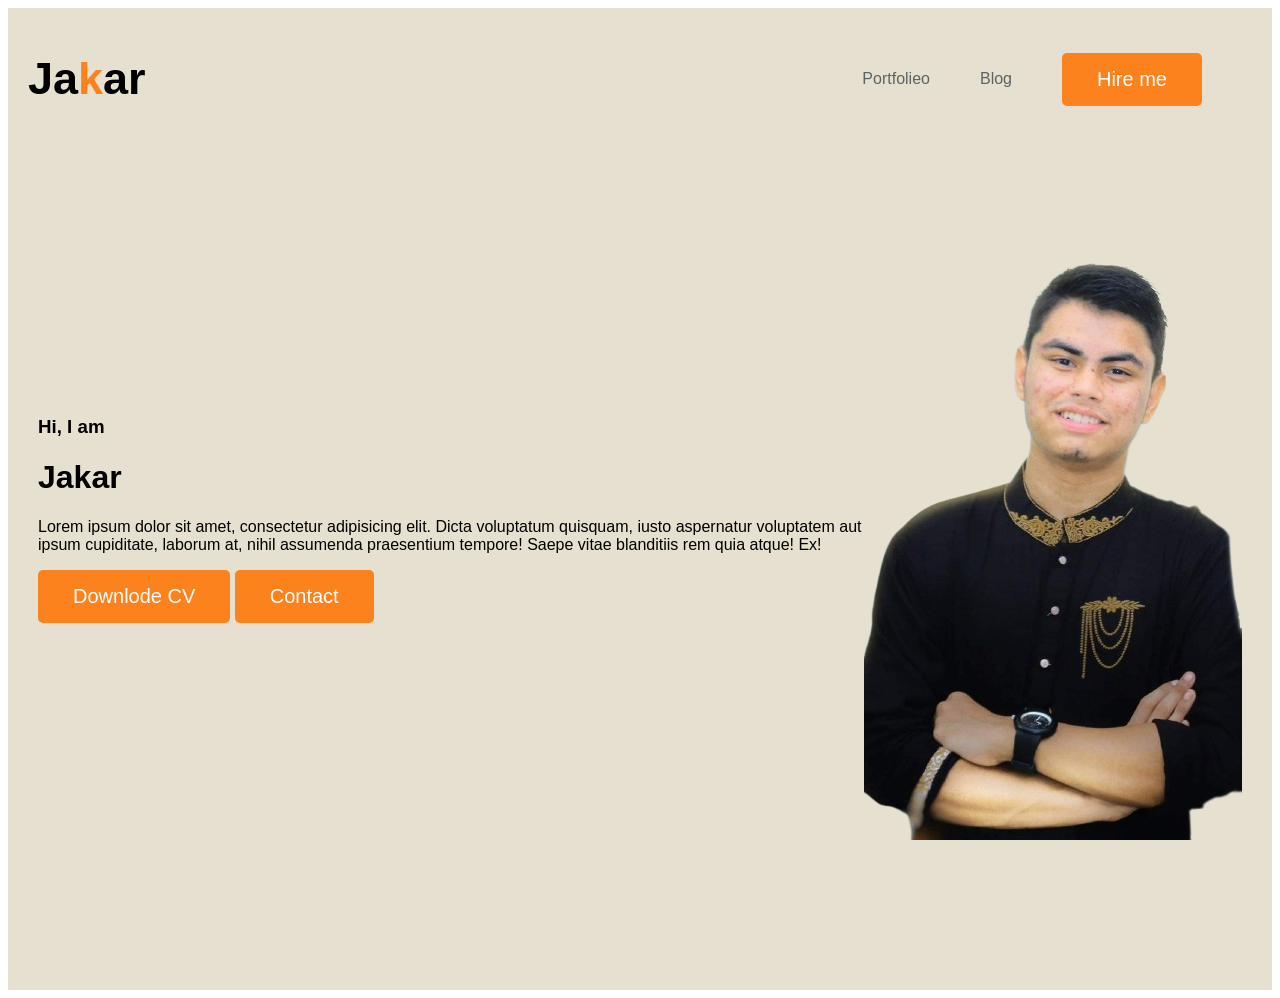
==== indox.html @ a5f11367 "amar protfolieo" ====
<!DOCTYPE html>
<html lang="en">
<head>
    <meta charset="UTF-8">
    <meta http-equiv="X-UA-Compatible" content="IE=edge">
    <meta name="viewport" content="width=device-width, initial-scale=1.0">
    <title>Document</title>
    <link rel="preconnect" href="https://fonts.googleapis.com">
<link rel="preconnect" href="https://fonts.gstatic.com" crossorigin>
<link href="https://fonts.googleapis.com/css2?family=Foldit:wght@100&display=swap" rel="stylesheet">
    <link rel="stylesheet" href="style.css">
</head>
<body>
 <header class="had">
<nav>
    <h3 class="nj">Ja<span class="sp">k</span>ar</h3>
    <ul>
        <li><a href="#">Portfolieo</a></li>
        <li><a href="#">Blog</a></li>
        <li><button class="btn">Hire me</button></li>
    </ul>
</nav>
<div class="banner">
    <div class="jak">
        <h3 class="ja1">Hi, I am</h3>
        <h1 class="ja2"> Jakar</h1>
        <p>Lorem ipsum dolor sit amet, consectetur adipisicing elit.
             Dicta voluptatum quisquam, iusto aspernatur voluptatem aut ipsum cupiditate, laborum at, nihil assumenda praesentium tempore! 
            Saepe vitae blanditiis rem quia atque! Ex!</p>
            <button class="btn">
                Downlode CV
            </button>
            <button class="btn">Contact</button>
    </div>
    <img class="profile" src="image/FB_IMG_1692554479714_1_-removebg-preview (2).png" alt="jakar">
</div>
 </header>
 <main>

 </main>
 <footer>

 </footer>
</body>
</html>
---- style.css ----
body{
    font-family: 'Lato', sans-serif;
}
nav{
    display: flex;
    justify-content: space-between;
    align-items: center;
    margin: 0 20px;
}
.nj{
    color:black;
    font-size: 45px;
    font-weight: 800px;

}
.sp{
    color: rgb(252, 130, 30);
}
nav > ul{
    display: flex;
    align-items: center;
   
}
nav li{
    list-style: none;
    margin-right: 50px;

}
nav a{
    text-decoration: none;
    color: rgb(91, 99, 99);
}
.btn{
    border-radius: 5px;
    background: rgb(252, 130, 30) ;
    border: 0;
    color: white;
    font-size: 20px;
    font-weight: 700px;
    padding: 15px 35px;
}
.had{
    background-color: rgb(229, 224, 207);
  
}
.banner{
    padding:30px 30px 150px;
    display: flex;
    align-items: center;
}
.banner .profile{
    width:500px;
}
.banner .jak{
    
}
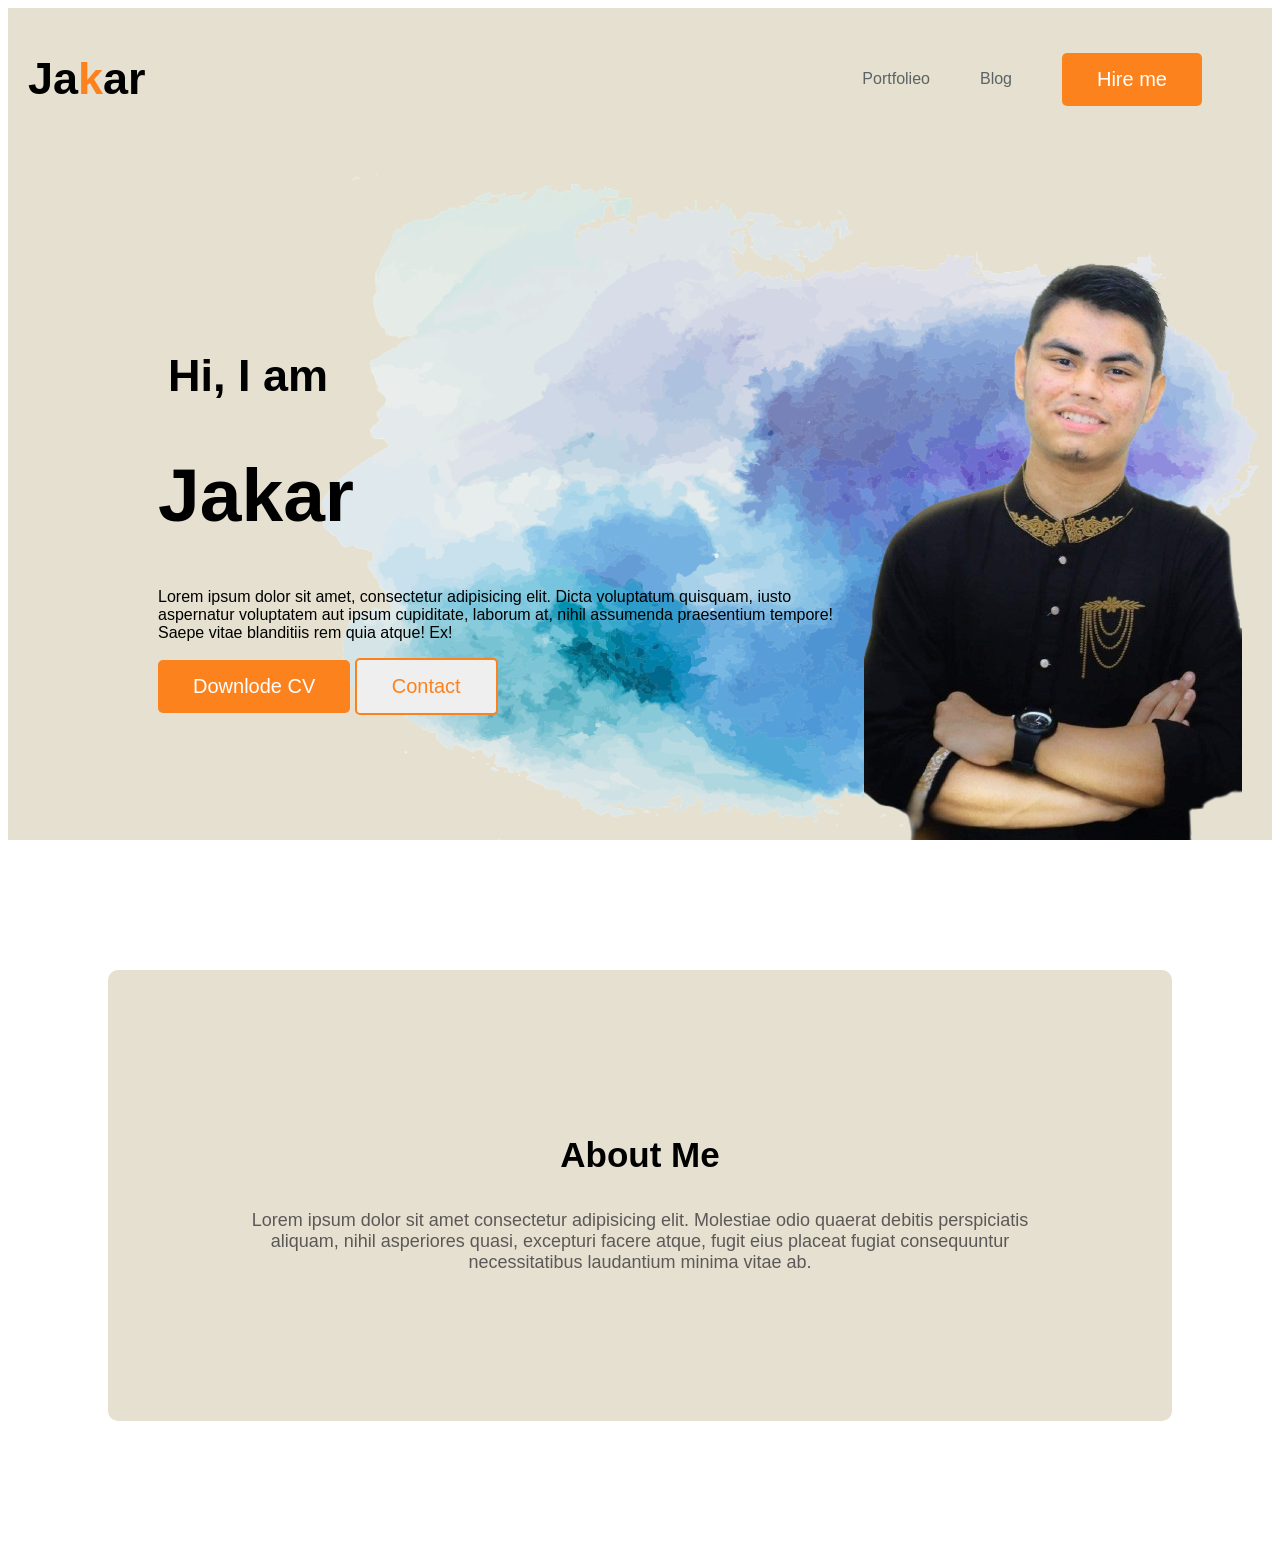
==== commit 1ddd54b9: "amar portfolieo" ====
--- a/indox.html
+++ b/indox.html
@@ -30,13 +30,18 @@
             <button class="btn">
                 Downlode CV
             </button>
-            <button class="btn">Contact</button>
+            <button class="btn1">Contact</button>
     </div>
     <img class="profile" src="image/FB_IMG_1692554479714_1_-removebg-preview (2).png" alt="jakar">
 </div>
  </header>
  <main>
-
+<section class="about">
+    <h3 class="section-title">About Me</h3>
+    <p class="prag">Lorem ipsum dolor sit amet consectetur adipisicing elit.
+         Molestiae odio quaerat debitis perspiciatis aliquam, nihil asperiores quasi, excepturi facere atque, fugit eius placeat
+         fugiat consequuntur necessitatibus laudantium minima vitae ab.</p>
+</section>
  </main>
  <footer>
 
--- a/style.css
+++ b/style.css
@@ -40,17 +40,58 @@
     padding: 15px 35px;
 }
 .had{
+    background-image: url('image/watercolor-4116932_1920.png');
+    background-repeat: no-repeat;
+    background-position: bottom right;
     background-color: rgb(229, 224, 207);
+    background-size: 950px;
   
 }
 .banner{
-    padding:30px 30px 150px;
+ 
+    padding:30px 30px 0px 150px;
     display: flex;
     align-items: center;
+    justify-content: space-between;
 }
 .banner .profile{
     width:500px;
 }
 .banner .jak{
-    
+
+}
+h1{
+    font-size: 75px;
+}
+.ja1{
+    font-size: 45px;
+    padding-left: 10px;
+}
+.btn1{
+    border: 2px solid  rgb(252, 130, 30);
+    border-radius: 5px;
+    padding: 15px 35px;
+    font-size: 20px;
+    color: rgb(252, 130, 30) ;
+}
+/*    hader end */
+.about{
+    margin: 130px 100px;
+    padding:130px;
+    background-color:rgb(229, 224, 207) ;
+    border-radius: 10px;
+
+}
+.section-title{
+    color: black;
+    text-align: center;
+    font-size: 35px;
+      font-weight: 700;
+  
+}
+.prag{
+    color:rgb(92, 88, 88);
+
+text-align: center;
+font-size: 18px;
 }
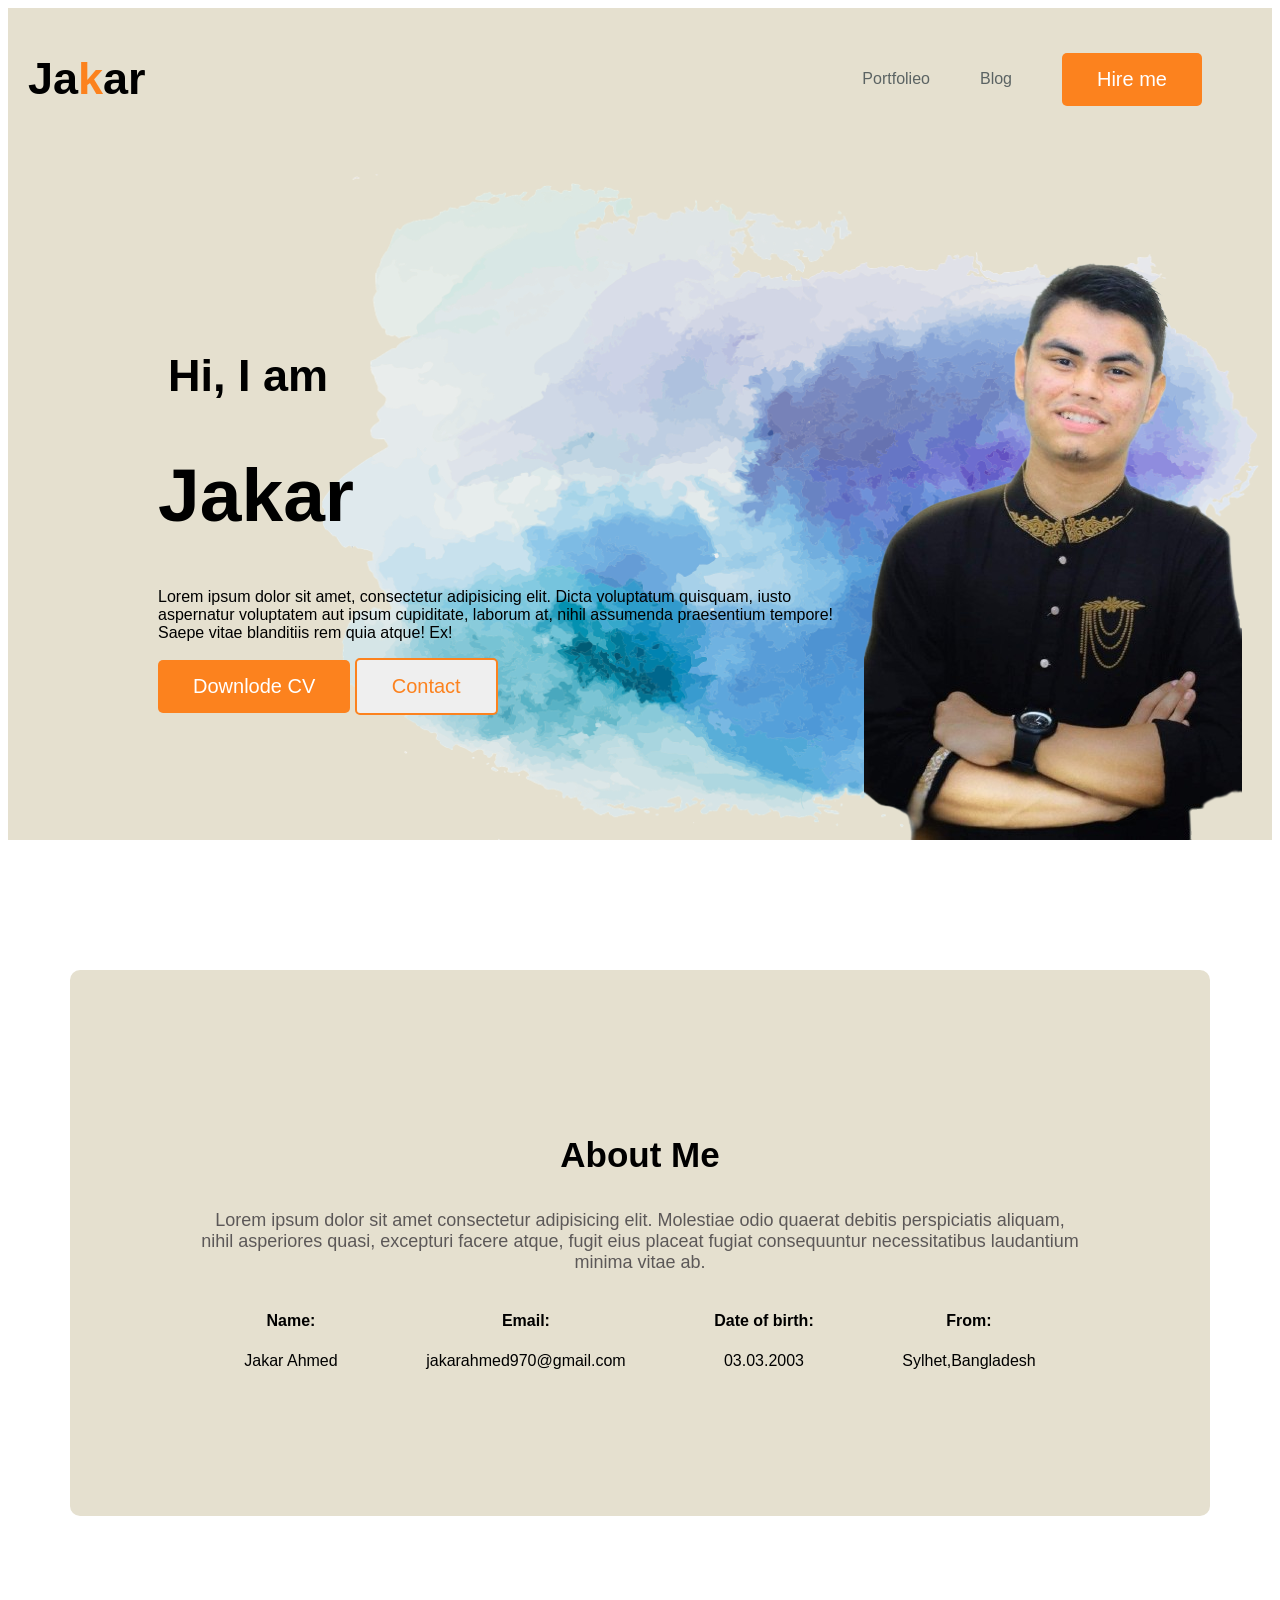
==== commit ee118994: "amar portfolieo" ====
--- a/indox.html
+++ b/indox.html
@@ -41,6 +41,26 @@
     <p class="prag">Lorem ipsum dolor sit amet consectetur adipisicing elit.
          Molestiae odio quaerat debitis perspiciatis aliquam, nihil asperiores quasi, excepturi facere atque, fugit eius placeat
          fugiat consequuntur necessitatibus laudantium minima vitae ab.</p>
+
+         <div class="info-con">
+<div class="about-info">
+    <h4 class="info-title">Name:</h4>
+    <p class="info-des">Jakar Ahmed</p>
+</div>
+<div class="about-info">
+    <h4 class="info-title">Email:</h4>
+    <p class="info-des">jakarahmed970@gmail.com</p>
+</div>
+<div class="about-info">
+    <h4 class="info-title">Date of birth:</h4>
+    <p class="info-des">03.03.2003</p>
+</div>
+<div class="about-info">
+    <h4 class="info-title">From:</h4>
+    <p class="info-des">Sylhet,Bangladesh</p>
+</div>
+
+         </div>
 </section>
  </main>
  <footer>
--- a/style.css
+++ b/style.css
@@ -75,8 +75,13 @@
     color: rgb(252, 130, 30) ;
 }
 /*    hader end */
+main{
+    width: 1140px;
+    margin: 0px auto;
+}
 .about{
-    margin: 130px 100px;
+    margin: 130px 0;
+  
     padding:130px;
     background-color:rgb(229, 224, 207) ;
     border-radius: 10px;
@@ -94,4 +99,11 @@
 
 text-align: center;
 font-size: 18px;
+}
+.info-con{
+    display: flex;
+    justify-content: space-around;
+}
+.about-info{
+    text-align: center;
 }
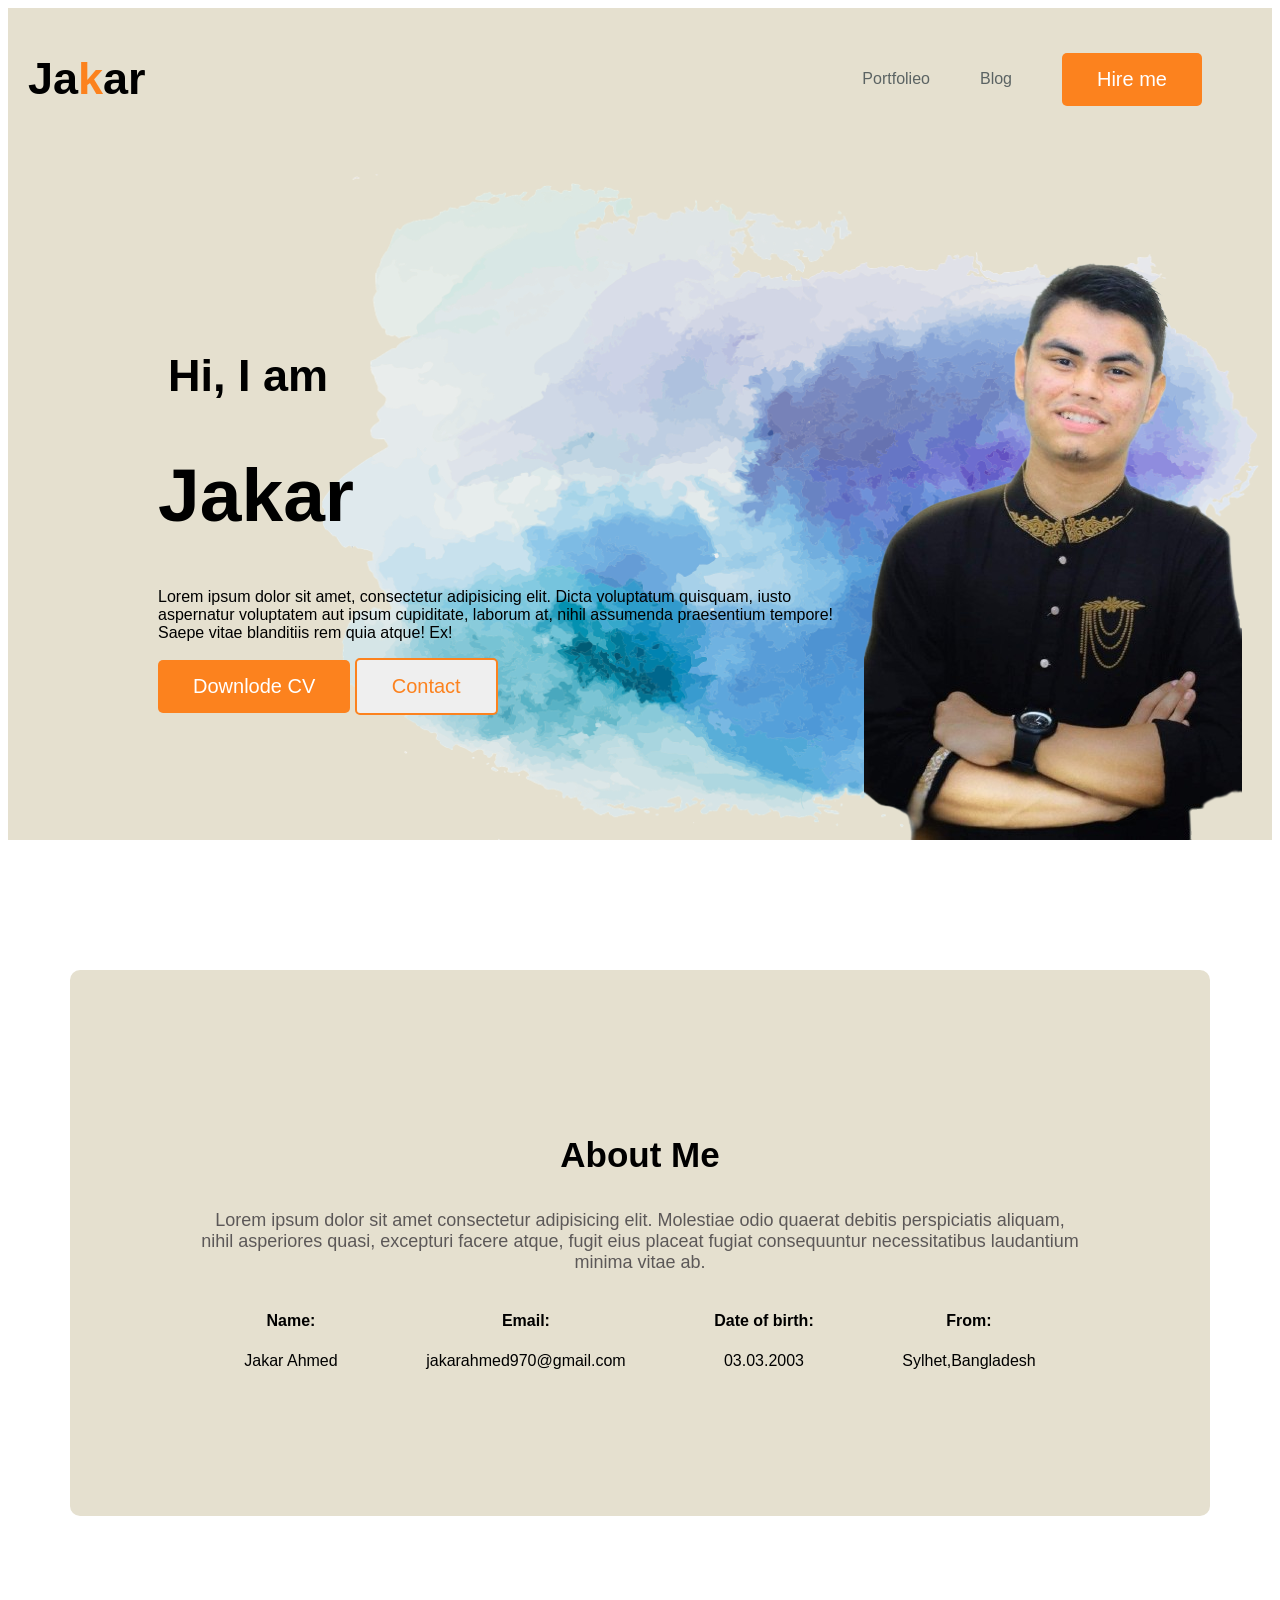
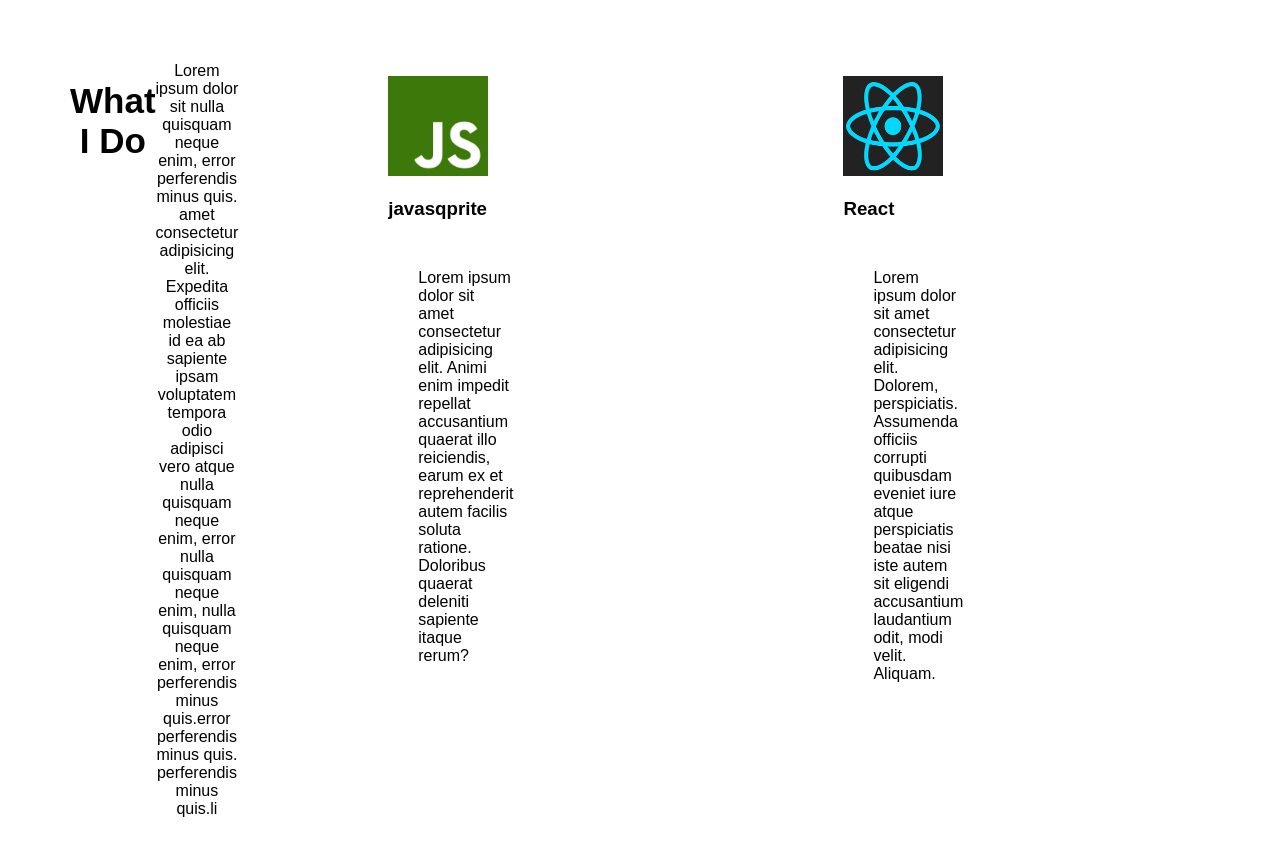
==== commit 7c4f0b2c: "amar protfolieo" ====
--- a/indox.html
+++ b/indox.html
@@ -62,6 +62,42 @@
 
          </div>
 </section>
+<section>
+    <div class="sl">
+    <h3 class="section-title">What I Do</h3>
+    <p class="des">Lorem ipsum dolor sit nulla quisquam neque enim,
+         error perferendis minus quis. amet consectetur adipisicing elit. Expedita officiis molestiae id ea ab sapiente ipsam voluptatem tempora odio adipisci vero atque
+         nulla quisquam neque enim, error nulla quisquam neque enim,
+          nulla quisquam neque enim, error perferendis minus quis.error
+           perferendis minus quis. perferendis minus quis.li</p>
+
+           <div class="skill">
+            <img src="image/javascript-736401_1920.png" alt="">
+            <h3 class="skillar-title">javasqprite</h3>
+            <p class="despriction">Lorem ipsum dolor sit amet consectetur
+                 adipisicing elit. Animi enim impedit repellat accusantium quaerat illo reiciendis, earum ex et reprehenderit autem facilis soluta ratione.
+                 Doloribus quaerat deleniti sapiente itaque rerum?</p>
+           </div>
+           <div class="skill">
+            <img src="image/download.png" alt="">
+            <h3 class="skillar-title">React</h3>
+            <p class="despriction">Lorem ipsum dolor sit amet consectetur adipisicing elit. Dolorem, perspiciatis. Assumenda officiis corrupti quibusdam eveniet iure atque perspiciatis beatae nisi iste autem sit 
+                eligendi accusantium laudantium odit, modi velit. Aliquam.</p>
+           </div>
+           <div class="skill">
+            <img src="image/node-js-736399_1920.png" alt="">
+            <h3 class="skillar-title">Node.Js</h3>
+            <p class="despriction">Lorem ipsum dolor sit amet consectetur adipisicing elit. Quam quis voluptatibus atque, veritatis veniam nihil magnam saepe, officiis at nobis inventore explicabo libero fugit
+                 reprehenderit dolor, necessitatibus dolore quidem quasi.</p>
+           </div>
+           <div class="skill">
+            <img src="image/download.jpg" alt="">
+            <h3 class="skillar-title">MongoDB</h3>
+            <p class="despriction">Lorem ipsum dolor sit amet consectetur, adipisicing elit. Harum sed voluptatem nam amet blanditiis, sapiente, recusandae, quos doloribus unde architecto tempore? Expedita dignissimos at, possimus ullam 
+                iusto quaerat. Corporis, unde!</p>
+           </div>
+        </div>
+</section>
  </main>
  <footer>
 
--- a/style.css
+++ b/style.css
@@ -106,4 +106,23 @@
 }
 .about-info{
     text-align: center;
+}
+.des{
+    text-align: center;
+}
+/*skill*/
+.skill{
+  
+    padding: 30px 150px;
+}
+.skill img{
+    width: 100px;
+    height: 100px;
+}
+.despriction{
+    padding: 30px;
+
+}
+.sl{
+    display: flex;
 }
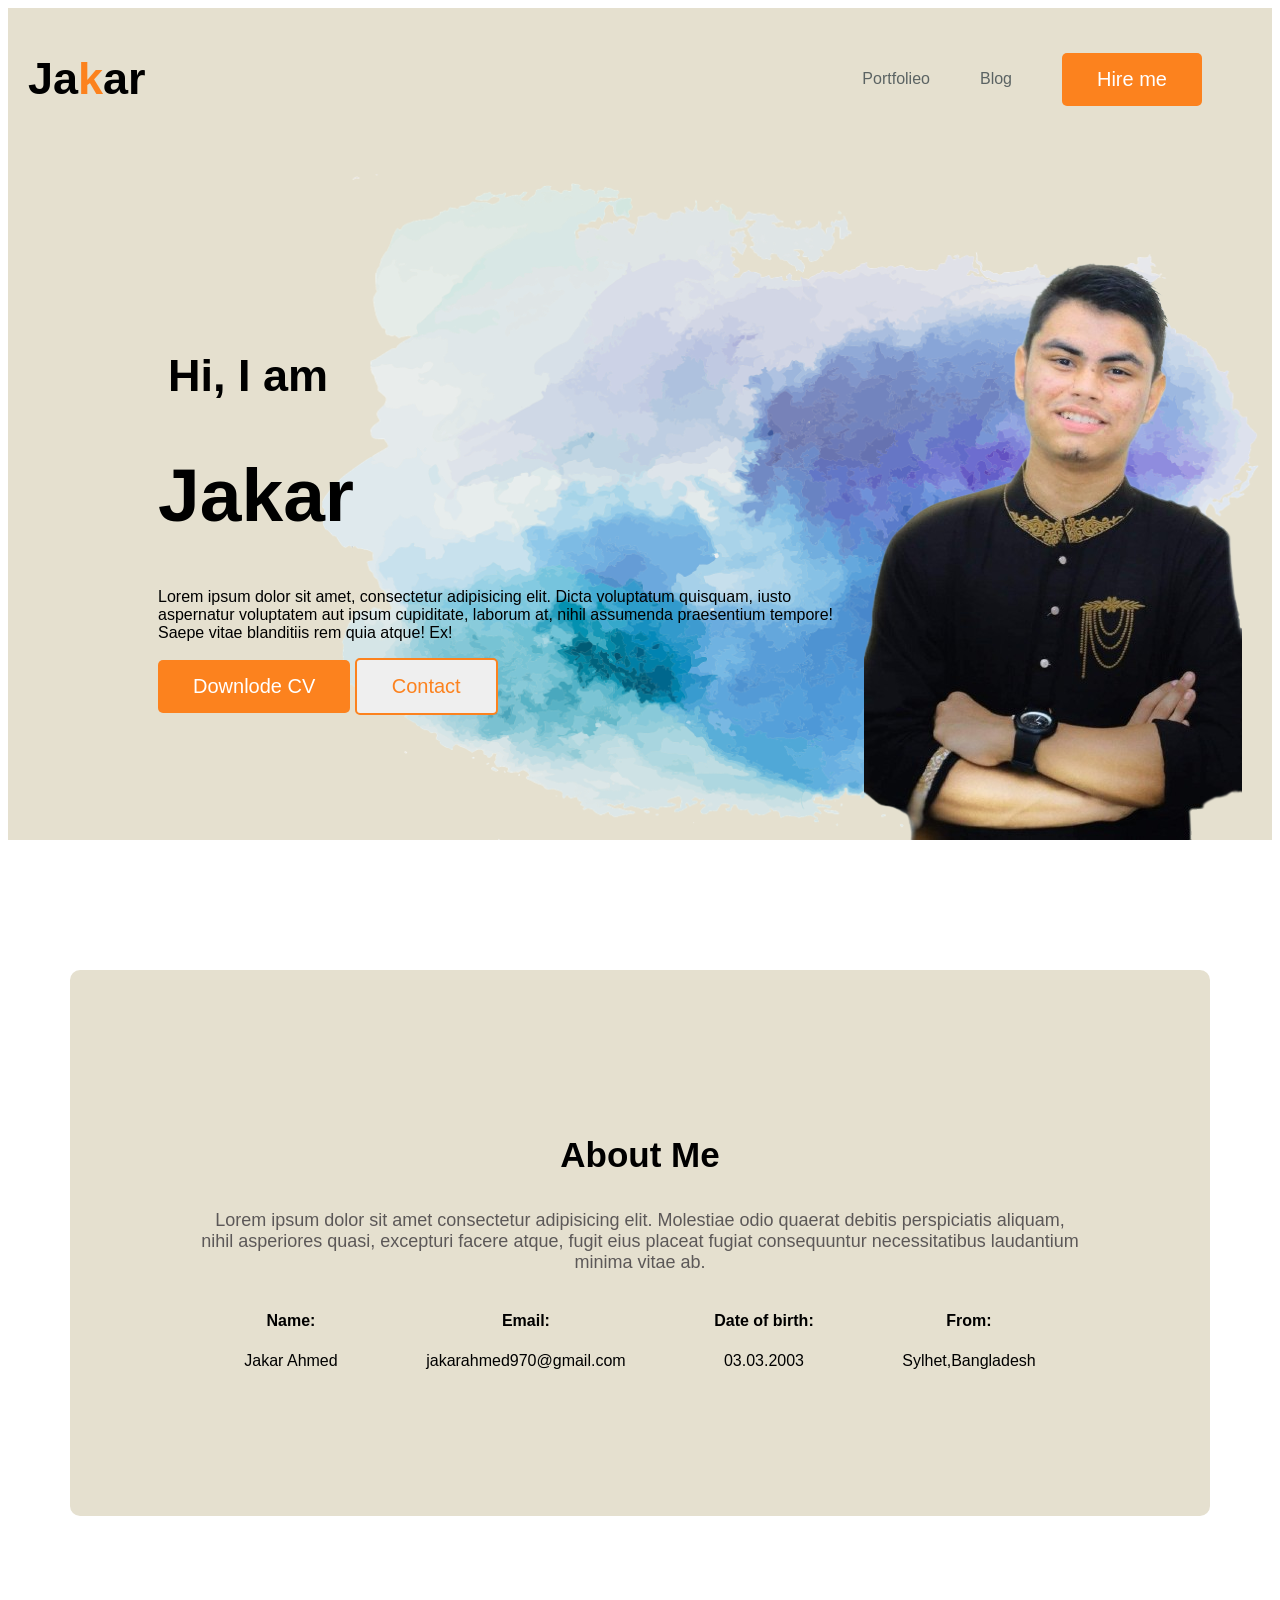
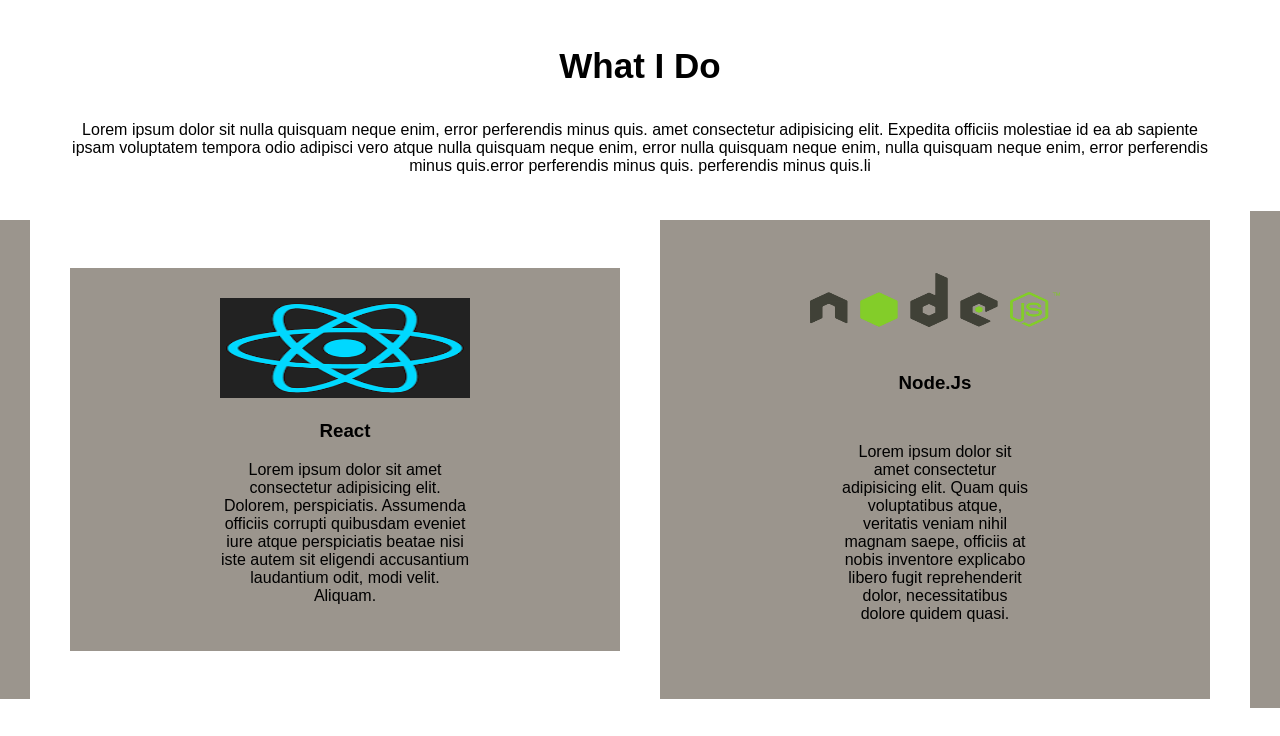
==== commit 350ad86c: "amar podtfolieo" ====
--- a/indox.html
+++ b/indox.html
@@ -63,7 +63,7 @@
          </div>
 </section>
 <section>
-    <div class="sl">
+    
     <h3 class="section-title">What I Do</h3>
     <p class="des">Lorem ipsum dolor sit nulla quisquam neque enim,
          error perferendis minus quis. amet consectetur adipisicing elit. Expedita officiis molestiae id ea ab sapiente ipsam voluptatem tempora odio adipisci vero atque
@@ -71,32 +71,35 @@
           nulla quisquam neque enim, error perferendis minus quis.error
            perferendis minus quis. perferendis minus quis.li</p>
 
+
+           <div class="ama">
            <div class="skill">
-            <img src="image/javascript-736401_1920.png" alt="">
+            <img class="jav" src="image/javascript-736401_1920.png" alt="">
             <h3 class="skillar-title">javasqprite</h3>
             <p class="despriction">Lorem ipsum dolor sit amet consectetur
                  adipisicing elit. Animi enim impedit repellat accusantium quaerat illo reiciendis, earum ex et reprehenderit autem facilis soluta ratione.
                  Doloribus quaerat deleniti sapiente itaque rerum?</p>
            </div>
            <div class="skill">
-            <img src="image/download.png" alt="">
+            <img class="jav" src="image/download.png" alt="">
             <h3 class="skillar-title">React</h3>
-            <p class="despriction">Lorem ipsum dolor sit amet consectetur adipisicing elit. Dolorem, perspiciatis. Assumenda officiis corrupti quibusdam eveniet iure atque perspiciatis beatae nisi iste autem sit 
+            <p class="despric">Lorem ipsum dolor sit amet consectetur adipisicing elit. Dolorem, perspiciatis. Assumenda officiis corrupti quibusdam eveniet iure atque perspiciatis beatae nisi iste autem sit 
                 eligendi accusantium laudantium odit, modi velit. Aliquam.</p>
            </div>
            <div class="skill">
-            <img src="image/node-js-736399_1920.png" alt="">
+            <img class="jav" src="image/node-js-736399_1920.png" alt="">
             <h3 class="skillar-title">Node.Js</h3>
             <p class="despriction">Lorem ipsum dolor sit amet consectetur adipisicing elit. Quam quis voluptatibus atque, veritatis veniam nihil magnam saepe, officiis at nobis inventore explicabo libero fugit
                  reprehenderit dolor, necessitatibus dolore quidem quasi.</p>
            </div>
            <div class="skill">
-            <img src="image/download.jpg" alt="">
+            <img class="jav"src="image/download.jpg" alt="">
             <h3 class="skillar-title">MongoDB</h3>
             <p class="despriction">Lorem ipsum dolor sit amet consectetur, adipisicing elit. Harum sed voluptatem nam amet blanditiis, sapiente, recusandae, quos doloribus unde architecto tempore? Expedita dignissimos at, possimus ullam 
                 iusto quaerat. Corporis, unde!</p>
            </div>
         </div>
+        
 </section>
  </main>
  <footer>
--- a/style.css
+++ b/style.css
@@ -112,17 +112,38 @@
 }
 /*skill*/
 .skill{
+    justify-content:center;
+    margin: auto;
+    align-items: center;
   
     padding: 30px 150px;
 }
-.skill img{
-    width: 100px;
+.jav
+{
+    margin: auto;
+    width:250px;
     height: 100px;
 }
 .despriction{
     padding: 30px;
 
 }
-.sl{
+.ama{
+    margin: auto;
+  justify-content: center;
     display: flex;
+    align-items: center;
+   
+  
+}
+.skill{
+
+    margin: 20px;
+    text-align: center;
+    background-color: rgb(155, 149, 141);
+  
+}
+.ama p{
+    
+    justify-content: center;
 }
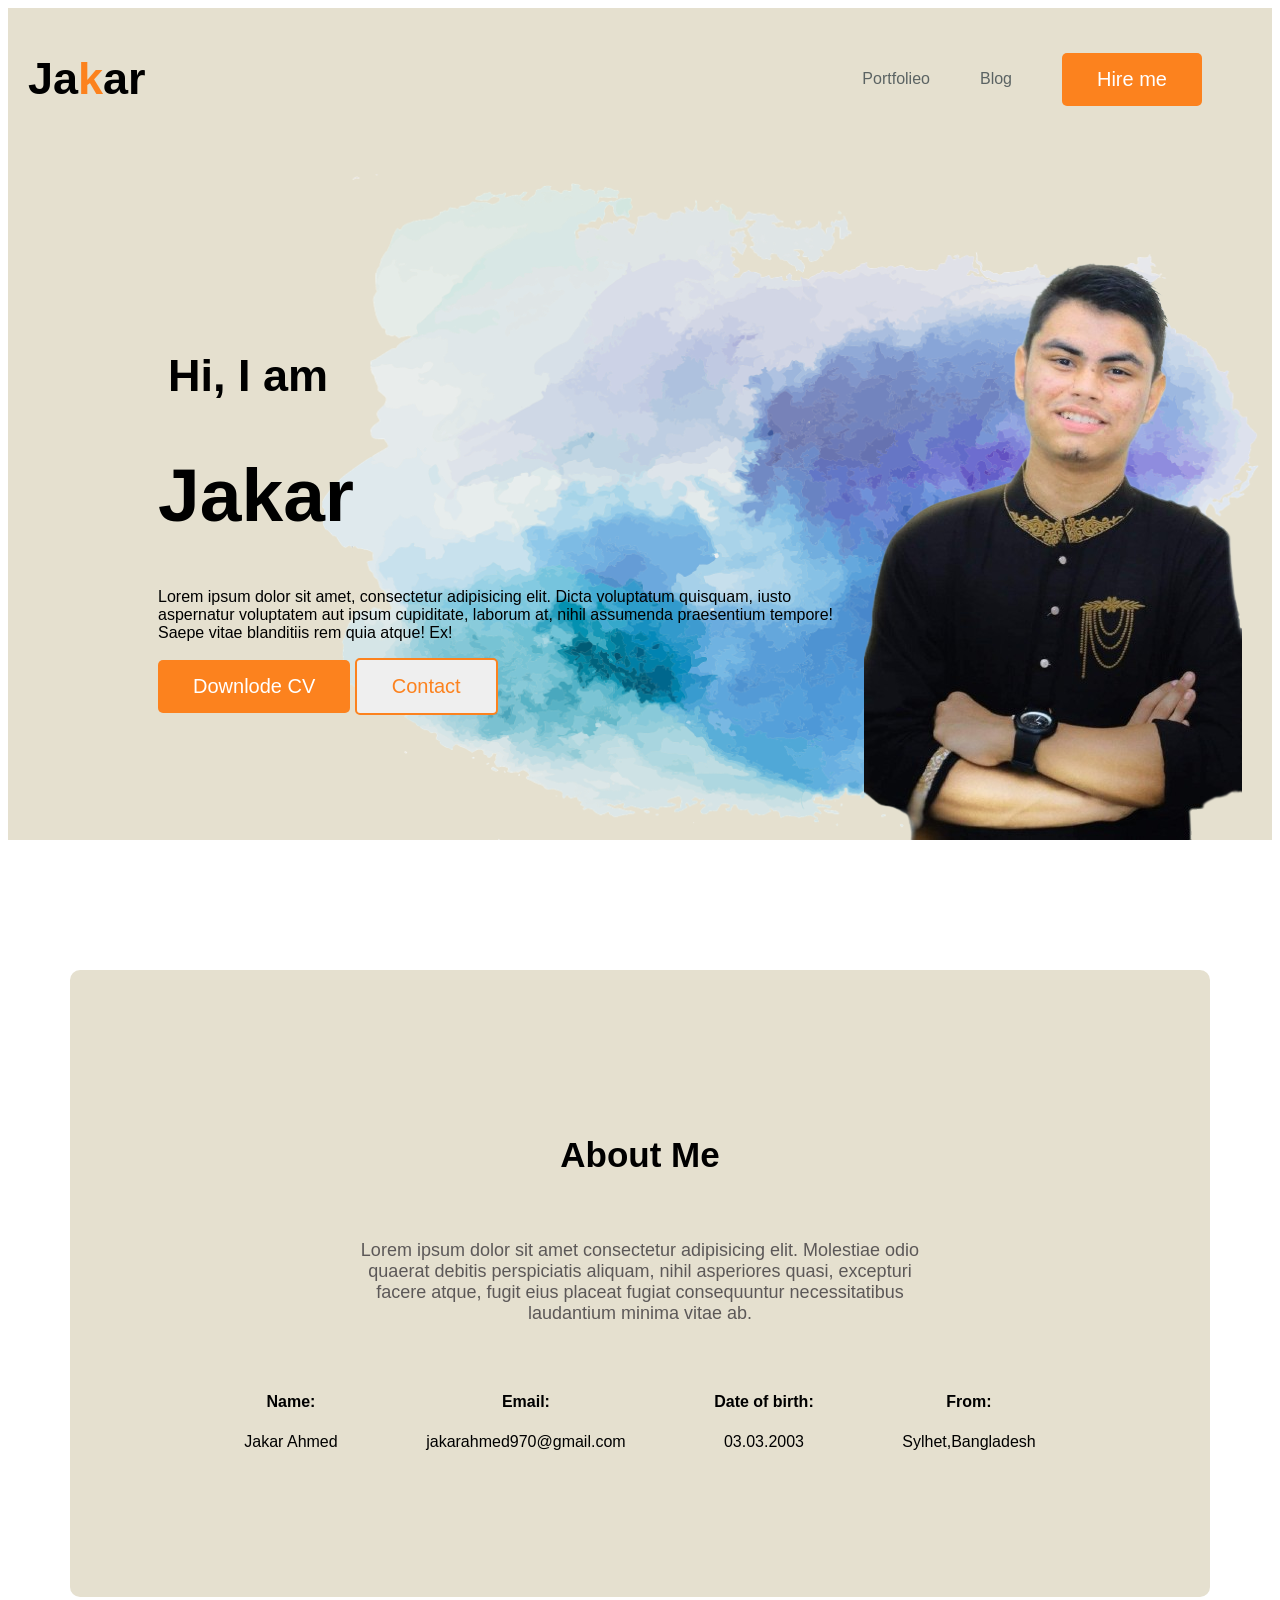
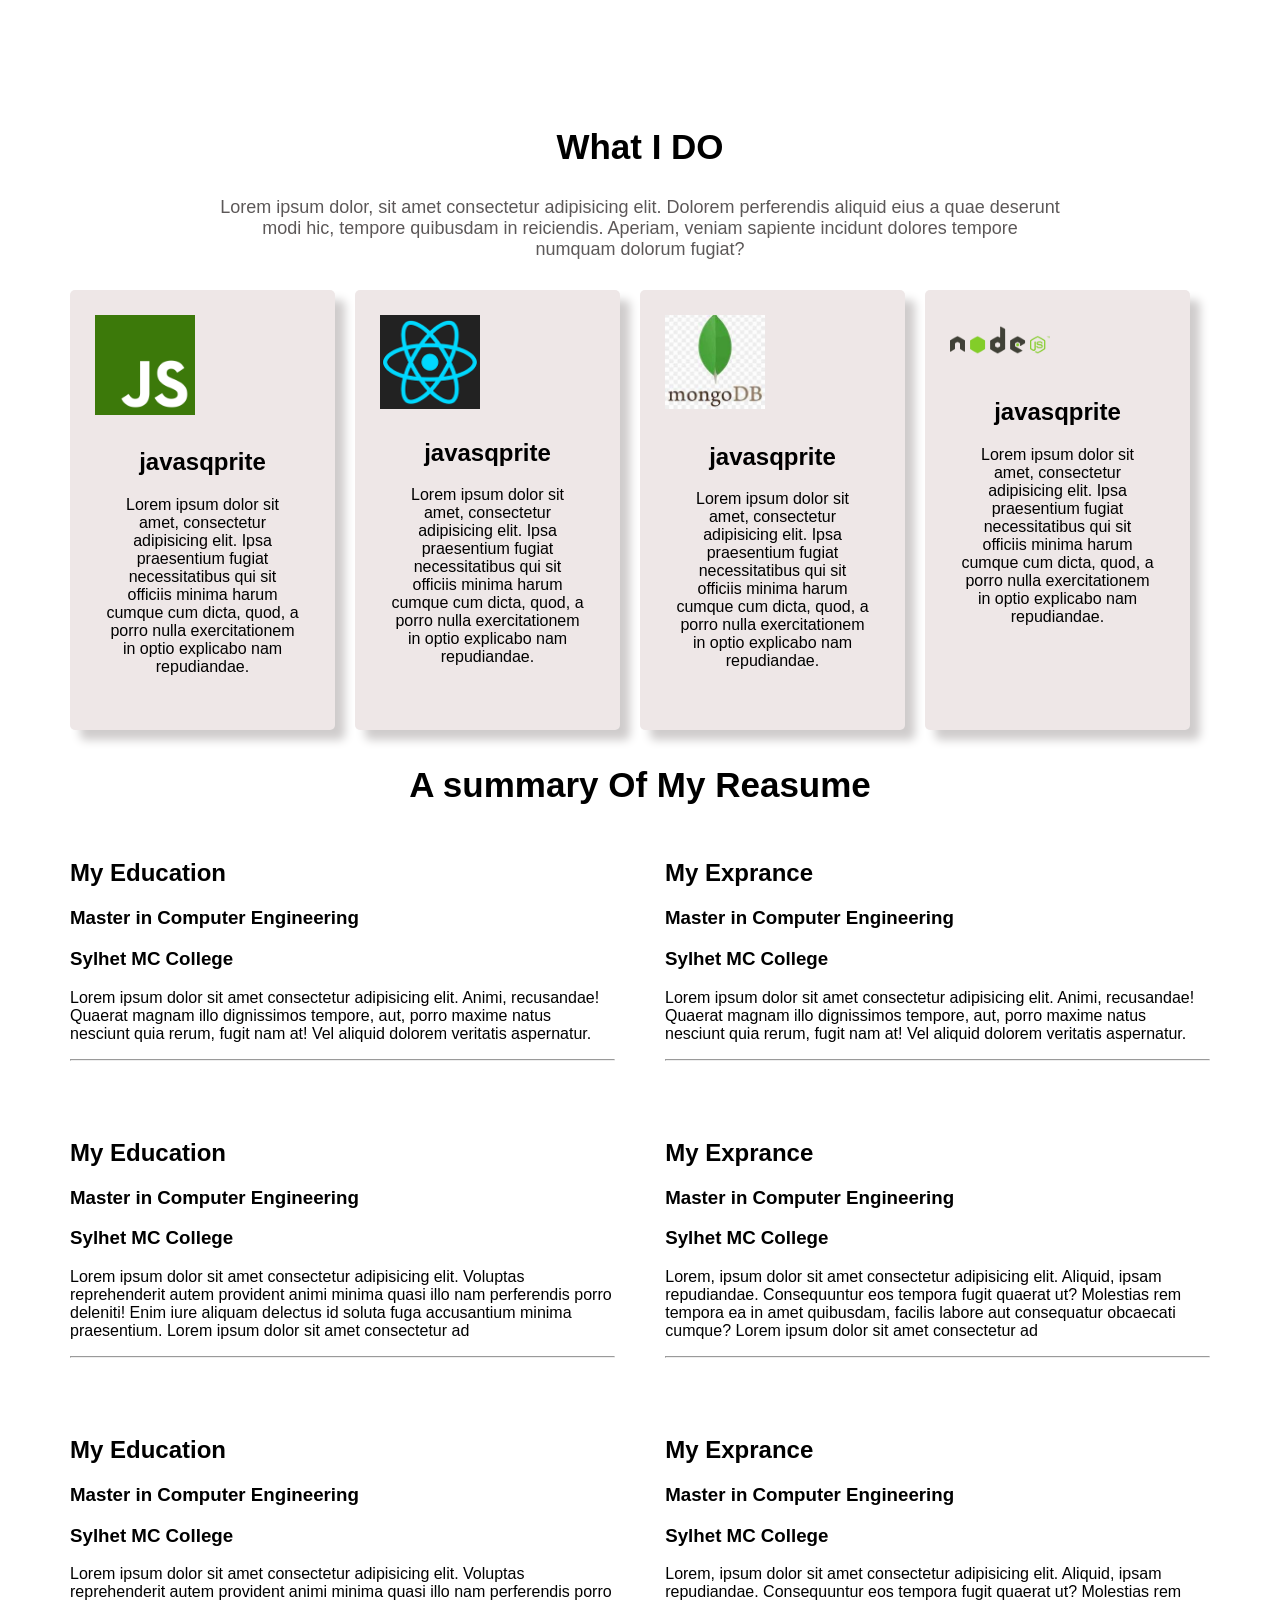
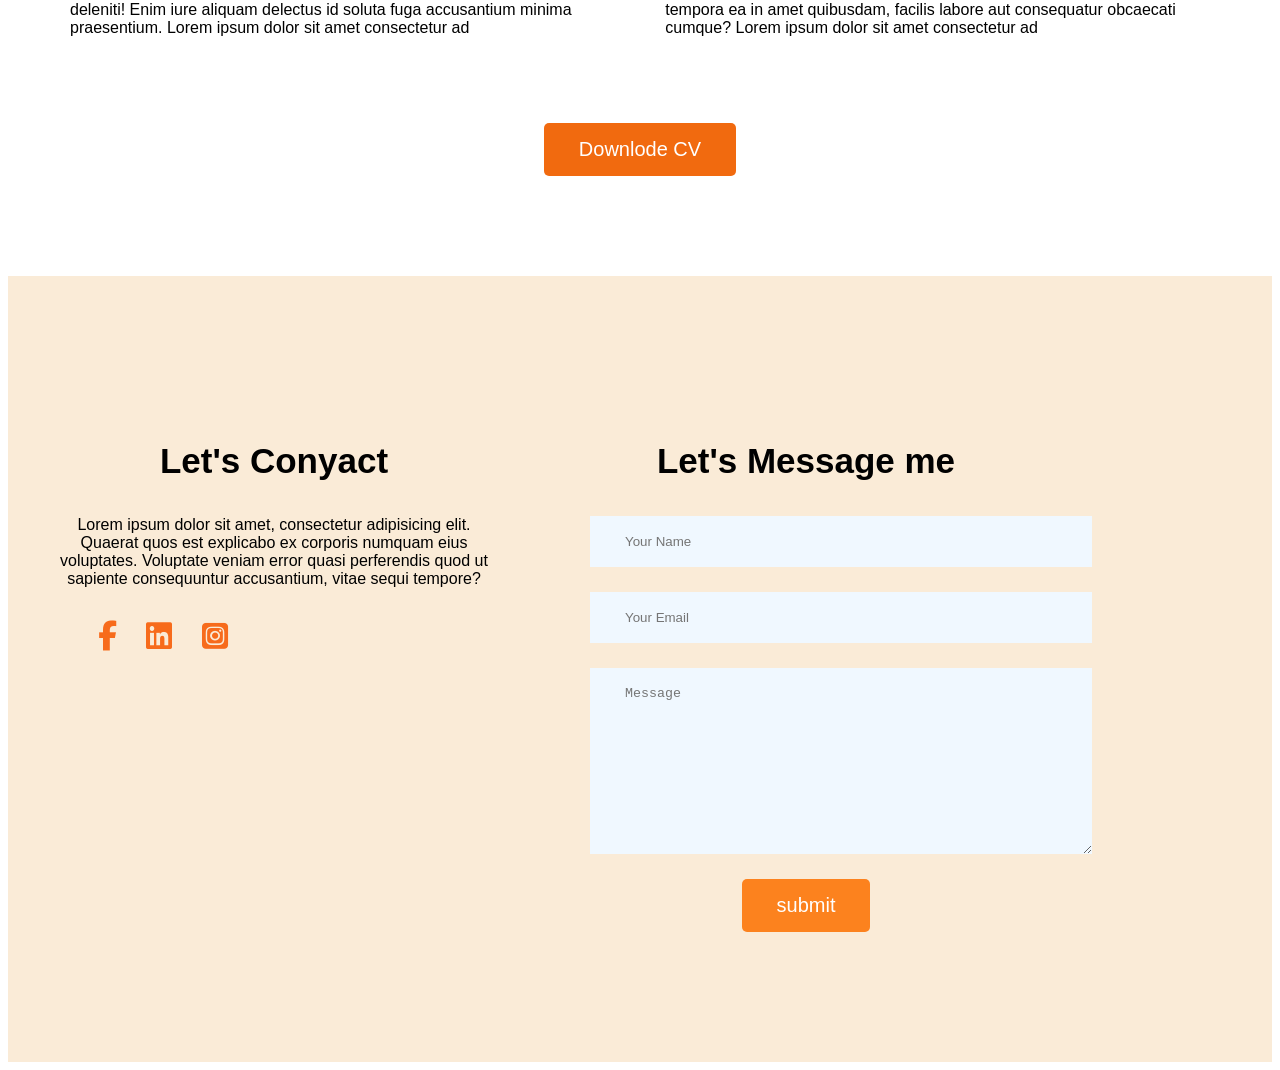
==== commit fedd7e28: "amar portfolieo" ====
--- a/indox.html
+++ b/indox.html
@@ -9,6 +9,7 @@
 <link rel="preconnect" href="https://fonts.gstatic.com" crossorigin>
 <link href="https://fonts.googleapis.com/css2?family=Foldit:wght@100&display=swap" rel="stylesheet">
     <link rel="stylesheet" href="style.css">
+    <link rel="stylesheet" href="https://cdnjs.cloudflare.com/ajax/libs/font-awesome/6.5.1/css/all.min.css" integrity="sha512-DTOQO9RWCH3ppGqcWaEA1BIZOC6xxalwEsw9c2QQeAIftl+Vegovlnee1c9QX4TctnWMn13TZye+giMm8e2LwA==" crossorigin="anonymous" referrerpolicy="no-referrer" />
 </head>
 <body>
  <header class="had">
@@ -62,48 +63,303 @@
 
          </div>
 </section>
+
+
+
+
 <section>
+    <div class="section-title">What I DO</div>
+    <div class="prag">  Lorem ipsum dolor, sit amet consectetur adipisicing elit. Dolorem perferendis aliquid eius a quae deserunt modi hic, tempore quibusdam in reiciendis. Aperiam, veniam sapiente incidunt dolores tempore numquam dolorum fugiat?       </div>
+
+<div class="main-con">
+    <div class="contai">
+        <img width="100px" src="image/javascript-736401_1920.png" alt="">
+        <div class="content">
+            <h2>javasqprite</h2>
+            <p>Lorem ipsum dolor sit amet, consectetur 
+                adipisicing elit. Ipsa praesentium fugiat
+                 necessitatibus qui sit officiis minima harum cumque
+                  cum dicta, quod,
+                 a porro nulla exercitationem in
+                  optio explicabo nam repudiandae.</p>
+        </div>
+    </div>
+    <div class="contai">
+        <img class="amar-img" width="100px" src="image/download.png" alt="">
+        <div class="content">
+            <h2>javasqprite</h2>
+            <p>Lorem ipsum dolor sit amet, consectetur 
+                adipisicing elit. Ipsa praesentium fugiat
+                 necessitatibus qui sit officiis minima harum cumque
+                  cum dicta, quod,
+                 a porro nulla exercitationem in
+                  optio explicabo nam repudiandae.</p>
+        </div>
+    </div>
+    <div class="contai">
+        <img width="100px" src="image/download.jpg" alt="">
+        <div class="content">
+            <h2>javasqprite</h2>
+            <p>Lorem ipsum dolor sit amet, consectetur 
+                adipisicing elit. Ipsa praesentium fugiat
+                 necessitatibus qui sit officiis minima harum cumque
+                  cum dicta, quod,
+                 a porro nulla exercitationem in
+                  optio explicabo nam repudiandae.</p>
+        </div>
+    </div>
+    <div class="contai">
+        <img width="100px" src="image/node-js-736399_1920.png" alt="">
+        <div class="content">
+            <h2>javasqprite</h2>
+            <p>Lorem ipsum dolor sit amet, consectetur 
+                adipisicing elit. Ipsa praesentium fugiat
+                 necessitatibus qui sit officiis minima harum cumque
+                  cum dicta, quod,
+                 a porro nulla exercitationem in
+                  optio explicabo nam repudiandae.</p>
+        </div>
+    </div>
+</div>    
+</section>
+
+<section>
+    <h3 class="section-title">A summary Of My Reasume</h3>
+    <div class="resume-container">
+        <div class="resume-colume">
+            <h2 class="resume-colume-title">
+                My Education
+            </h2>
+            <div class="resume-item">
+                <h3 class="resume-item-title">
+                    Master in Computer Engineering
+                </h3>
+                <h3 class="resume-item-institute">Sylhet MC College</h3>
+
+            
+                <p class="resume-item-description">Lorem ipsum dolor sit amet consectetur adipisicing elit. Animi, recusandae! Quaerat magnam illo dignissimos tempore, aut, porro maxime natus nesciunt quia rerum, fugit nam at! Vel aliquid dolorem veritatis aspernatur.</p>
+            
+                 </div>
+<hr>
+
+
+
+        </div>
+        <div class="resume-colume">
+            <h2 class="resume-colume-title">
+                My Exprance
+            </h2>
+            <div class="resume-item">
+                <h3 class="resume-item-title">
+                    Master in Computer Engineering
+                </h3>
+                <h3 class="resume-item-institute">Sylhet MC College</h3>
+                <p class="resume-item-description">Lorem ipsum dolor sit amet consectetur adipisicing elit. Animi, recusandae! Quaerat magnam illo dignissimos tempore, aut, porro maxime natus nesciunt quia rerum, fugit nam at! Vel aliquid dolorem veritatis aspernatur.</p>
+        <hr>
+        
+                                                                                                            
+            </div>
+
+
+
+
+     
+
+
+        
+
+
+ </div>
+
+ 
+
+
+
+
+
+
     
-    <h3 class="section-title">What I Do</h3>
-    <p class="des">Lorem ipsum dolor sit nulla quisquam neque enim,
-         error perferendis minus quis. amet consectetur adipisicing elit. Expedita officiis molestiae id ea ab sapiente ipsam voluptatem tempora odio adipisci vero atque
-         nulla quisquam neque enim, error nulla quisquam neque enim,
-          nulla quisquam neque enim, error perferendis minus quis.error
-           perferendis minus quis. perferendis minus quis.li</p>
-
-
-           <div class="ama">
-           <div class="skill">
-            <img class="jav" src="image/javascript-736401_1920.png" alt="">
-            <h3 class="skillar-title">javasqprite</h3>
-            <p class="despriction">Lorem ipsum dolor sit amet consectetur
-                 adipisicing elit. Animi enim impedit repellat accusantium quaerat illo reiciendis, earum ex et reprehenderit autem facilis soluta ratione.
-                 Doloribus quaerat deleniti sapiente itaque rerum?</p>
-           </div>
-           <div class="skill">
-            <img class="jav" src="image/download.png" alt="">
-            <h3 class="skillar-title">React</h3>
-            <p class="despric">Lorem ipsum dolor sit amet consectetur adipisicing elit. Dolorem, perspiciatis. Assumenda officiis corrupti quibusdam eveniet iure atque perspiciatis beatae nisi iste autem sit 
-                eligendi accusantium laudantium odit, modi velit. Aliquam.</p>
-           </div>
-           <div class="skill">
-            <img class="jav" src="image/node-js-736399_1920.png" alt="">
-            <h3 class="skillar-title">Node.Js</h3>
-            <p class="despriction">Lorem ipsum dolor sit amet consectetur adipisicing elit. Quam quis voluptatibus atque, veritatis veniam nihil magnam saepe, officiis at nobis inventore explicabo libero fugit
-                 reprehenderit dolor, necessitatibus dolore quidem quasi.</p>
-           </div>
-           <div class="skill">
-            <img class="jav"src="image/download.jpg" alt="">
-            <h3 class="skillar-title">MongoDB</h3>
-            <p class="despriction">Lorem ipsum dolor sit amet consectetur, adipisicing elit. Harum sed voluptatem nam amet blanditiis, sapiente, recusandae, quos doloribus unde architecto tempore? Expedita dignissimos at, possimus ullam 
-                iusto quaerat. Corporis, unde!</p>
-           </div>
-        </div>
-        
-</section>
+
+</section>
+
+
+
+<section>
+   
+    <div class="resume-container">
+        <div class="resume-colume">
+            <h2 class="resume-colume-title">
+                My Education
+            </h2>
+            <div class="resume-item">
+                <h3 class="resume-item-title">
+                    Master in Computer Engineering
+                </h3>
+                <h3 class="resume-item-institute">Sylhet MC College</h3>
+
+            
+                <p class="resume-item-description">Lorem ipsum dolor sit amet
+                     consectetur 
+                    adipisicing elit. Voluptas reprehenderit autem provident 
+                    animi minima quasi illo nam perferendis porro deleniti!
+                     Enim iure aliquam
+                     delectus id soluta fuga accusantium minima praesentium.
+                      Lorem ipsum dolor sit amet consectetur ad</p>
+            
+                  </div>
+<hr>
+
+
+
+        </div>
+        <div class="resume-colume">
+            <h2 class="resume-colume-title">
+                My Exprance
+            </h2>
+            <div class="resume-item">
+                <h3 class="resume-item-title">
+                    Master in Computer Engineering
+                </h3>
+                <h3 class="resume-item-institute">Sylhet MC College</h3>
+                <p class="resume-item-description"> Lorem, ipsum dolor
+                     sit amet consectetur adipisicing elit. Aliquid, ipsam
+                      repudiandae. Consequuntur eos tempora fugit quaerat ut?
+                       Molestias rem tempora ea in amet quibusdam,
+                     facilis labore aut consequatur obcaecati cumque?
+                      Lorem ipsum dolor sit amet consectetur ad</p>
+        <hr>
+        
+                                                                                            
+            </div>
+
+
+
+
+     
+
+
+        
+
+
+ </div>
+
+ 
+
+
+
+
+
+
+    
+
+</section>
+
+
+
+
+<section>
+   
+    <div class="resume-container">
+        <div class="resume-colume">
+            <h2 class="resume-colume-title">
+                My Education
+            </h2>
+            <div class="resume-item">
+                <h3 class="resume-item-title">
+                    Master in Computer Engineering
+                </h3>
+                <h3 class="resume-item-institute">Sylhet MC College</h3>
+
+            
+                <p class="resume-item-description">Lorem ipsum dolor sit amet
+                     consectetur 
+                    adipisicing elit. Voluptas reprehenderit autem provident 
+                    animi minima quasi illo nam perferendis porro deleniti!
+                     Enim iure aliquam
+                     delectus id soluta fuga accusantium minima praesentium.
+                      Lorem ipsum dolor sit amet consectetur ad</p>
+            
+                </div>
+
+
+
+
+        </div>
+        <div class="resume-colume">
+            <h2 class="resume-colume-title">
+                My Exprance
+            </h2>
+            <div class="resume-item">
+                <h3 class="resume-item-title">
+                    Master in Computer Engineering
+                </h3>
+                <h3 class="resume-item-institute">Sylhet MC College</h3>
+                <p class="resume-item-description"> Lorem, ipsum dolor
+                     sit amet consectetur adipisicing elit. Aliquid, ipsam
+                      repudiandae. Consequuntur eos tempora fugit quaerat ut?
+                       Molestias rem tempora ea in amet quibusdam,
+                     facilis labore aut consequatur obcaecati cumque?
+                      Lorem ipsum dolor sit amet consectetur ad</p>
+       
+        
+                                                                                      
+            </div>
+
+
+
+
+     
+
+
+        
+
+
+ </div>
+
+</section>
+ 
+<button class="btna">Downlode CV</button>
+
+
+
+
+
+    
+
+
  </main>
  <footer>
 
- </footer>
+
+    <div class="footer-colum">
+        <h3 class="section-title">Let's Conyact</h3>
+        <p class="section-description">Lorem ipsum dolor sit amet, 
+            consectetur adipisicing elit. Quaerat quos est explicabo ex corporis numquam eius voluptates. Voluptate veniam error quasi perferendis
+             quod ut sapiente consequuntur accusantium, vitae sequi tempore?</p>
+             <div class="sociel-links">
+                <ul>
+                    <li><a href="#"><i class="fa-brands fa-facebook-f"></i></a></li>
+                    <li><a href="#"><i class="fa-brands fa-linkedin"></i></a></li>
+                    <li><a href="#"><i class="fa-brands fa-square-instagram"></i></a></li>
+                </ul>
+             </div>
+    </div>
+
+
+
+
+
+
+
+    <div class="footer-colum">
+        <h3 class="section-title">Let's Message me</h3>
+        <form action="">
+<input type="text" placeholder="Your Name" name="" id="">
+<input type="email"placeholder="Your Email" name="" id="">
+<textarea name=""placeholder="Message" id="" cols="30" rows="10"></textarea>
+<input type="submit"class="btn" value="submit">
+        </form>
+    </div>
+  <footer>
 </body>
 </html>
--- a/style.css
+++ b/style.css
@@ -99,6 +99,8 @@
 
 text-align: center;
 font-size: 18px;
+
+padding: 30px 150px;
 }
 .info-con{
     display: flex;
@@ -121,8 +123,9 @@
 .jav
 {
     margin: auto;
-    width:250px;
+max-width:100px;
     height: 100px;
+    margin: 0px;
 }
 .despriction{
     padding: 30px;
@@ -130,7 +133,7 @@
 }
 .ama{
     margin: auto;
-  justify-content: center;
+  justify-content:space-around;
     display: flex;
     align-items: center;
    
@@ -138,12 +141,139 @@
 }
 .skill{
 
-    margin: 20px;
-    text-align: center;
-    background-color: rgb(155, 149, 141);
+width: auto 300px;
+align-items: center;
+justify-content: space-around;
+background-color: aliceblue;
+text-align: center;
+
+
   
 }
 .ama p{
     
     justify-content: center;
-}+}
+.nai{
+    margin: auto;
+    text-align: center;
+    display: flex;
+
+}
+/*             main Con            */
+.main-con{
+    display: flex;
+    justify-content: space-between;
+    width: 100%;
+    align-items: center;
+  
+
+ 
+}
+.content{
+height: auto;
+    padding: 10px;
+    text-align: center;
+
+}
+.contai{
+    border-radius: 5px;
+    height:390px;
+    padding: 25px;
+    margin-right: 20px;
+    background-color: rgb(238, 231, 231);
+    justify-content: center;
+    align-items: center;
+    box-shadow: 10px 10px 10px rgb(207, 204, 204);
+}
+.amar-img{
+    display: flex;
+    justify-content:right;
+    align-items: center;
+
+}
+
+
+
+
+
+.resume-colume{
+  
+}
+.resume-container{
+    padding-bottom: 50px;
+    display: flex;
+    gap: 50px;
+}
+.resume-container{
+    display: flex;
+
+}
+.btna{
+   
+   
+   
+text-align: center; 
+background-color: rgb(241, 106, 15);
+
+display: flex;
+
+justify-content: center;
+
+
+   
+border-radius: 5px;
+
+border: 0;
+color: white;
+font-size: 20px;
+font-weight: 700px;
+padding: 15px 35px;
+
+margin:20px auto 60px auto  ;
+
+
+ 
+}
+footer{
+    display: flex;
+    background-color: antiquewhite;
+    padding: 130px 50px 130px ;
+    margin-top: 100px;
+    gap: 100px;
+    justify-content: ;
+}
+.footer-colum{
+    width: 50%;
+    text-align: center;
+
+   
+
+}
+input[type="text"],input[type="email"], textarea{
+    display: block;
+    margin-bottom: 25px;
+    padding: 18px 35px;
+    color: rgb(105, 104, 102);
+    background-color: aliceblue;
+    border: 5px;
+    border: none;
+    width: 100%;
+
+
+}
+.sociel-links{
+    display: flex;
+}
+.sociel-links ul li{
+    list-style: none;
+    margin: auto;
+    justify-content: center;
+    display: inline;
+}
+.sociel-links ul li a{
+    font-size: 30px;
+    margin-right: 25px;
+    text-decoration: none;
+    color: rgb(247, 107, 27);
+}
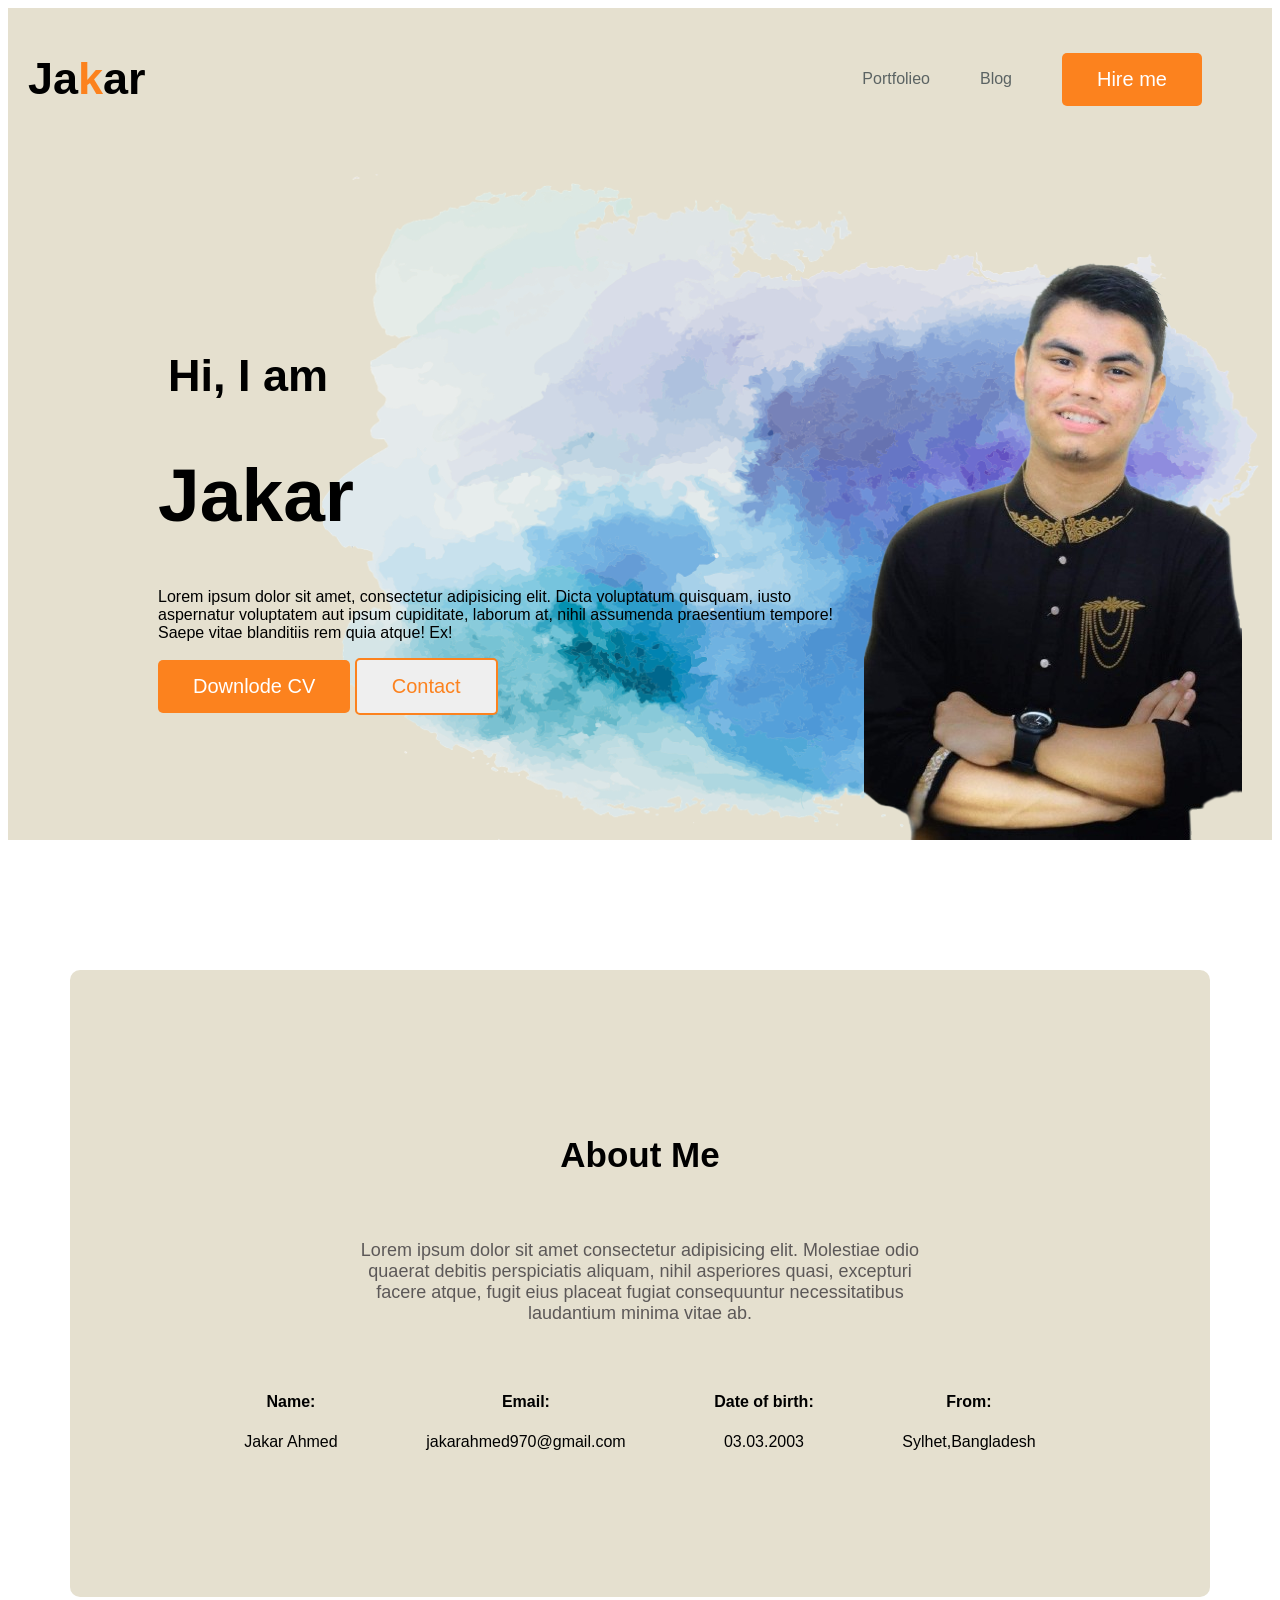
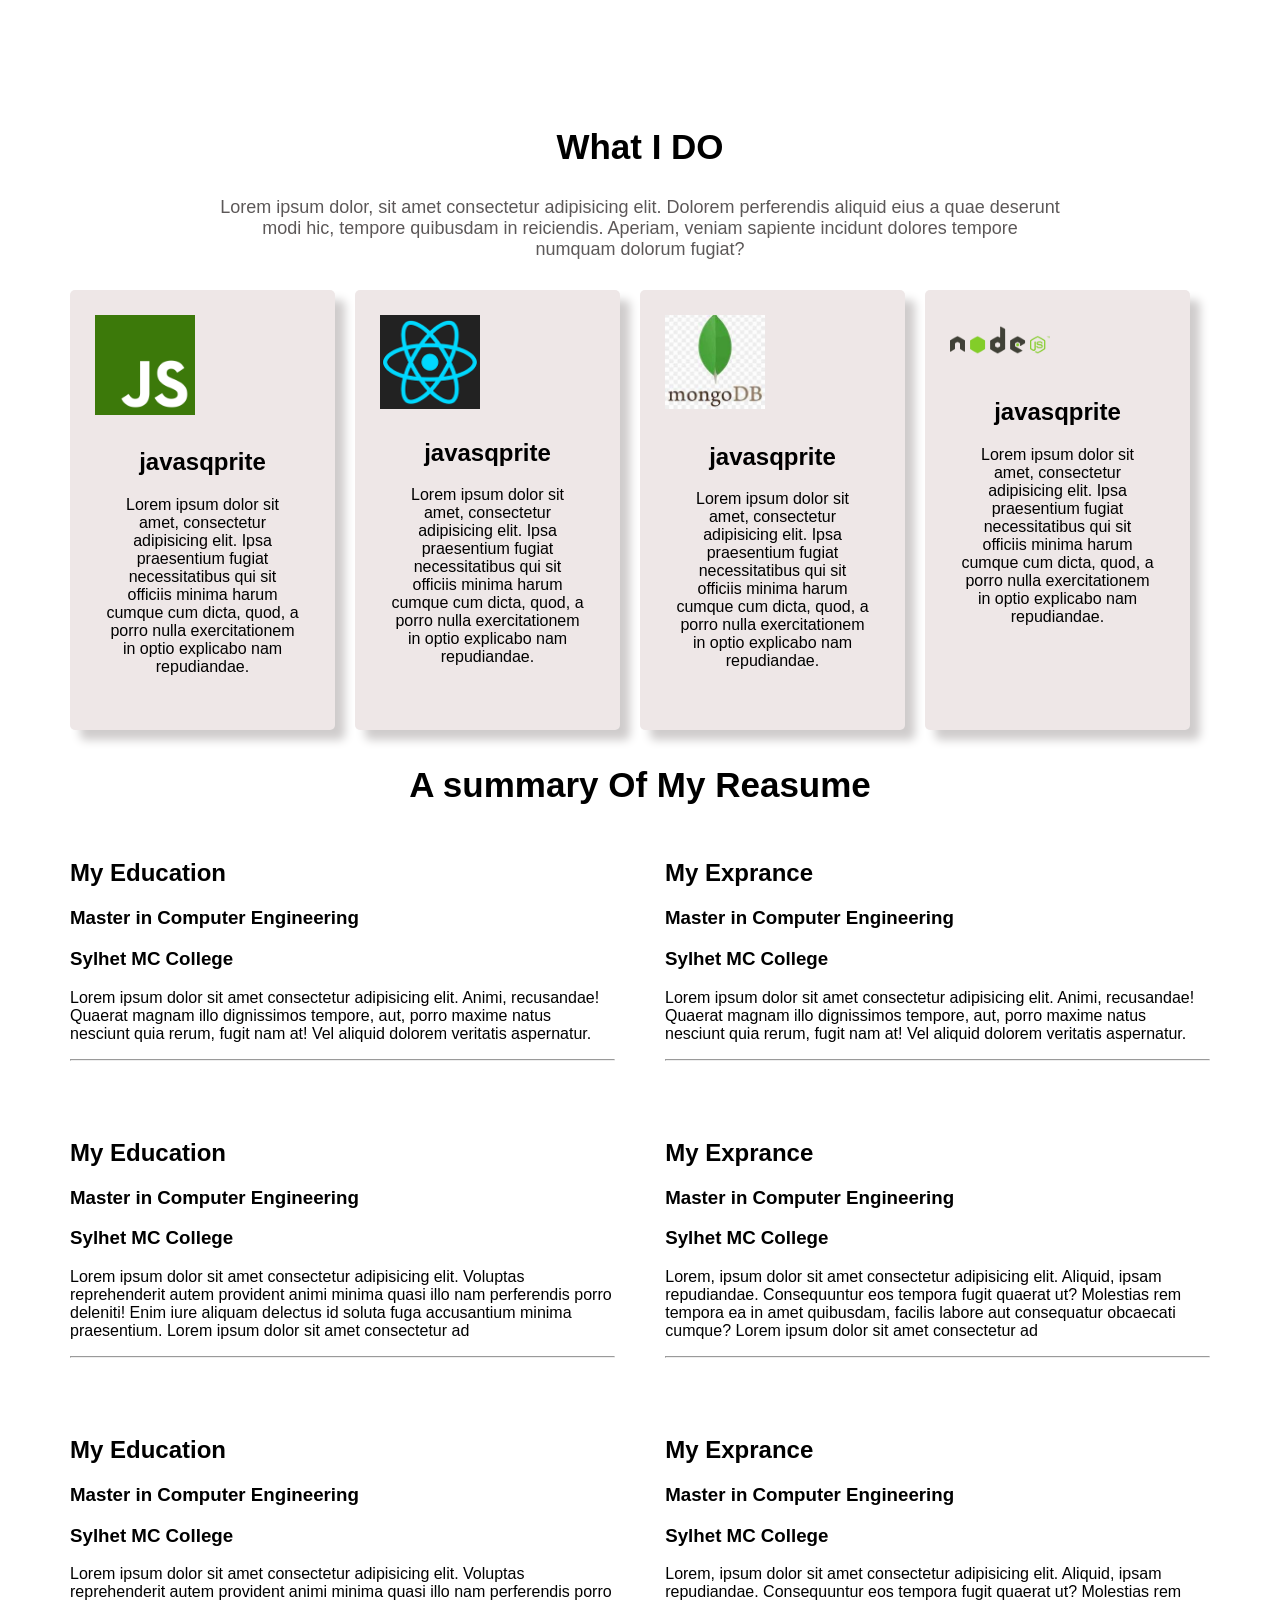
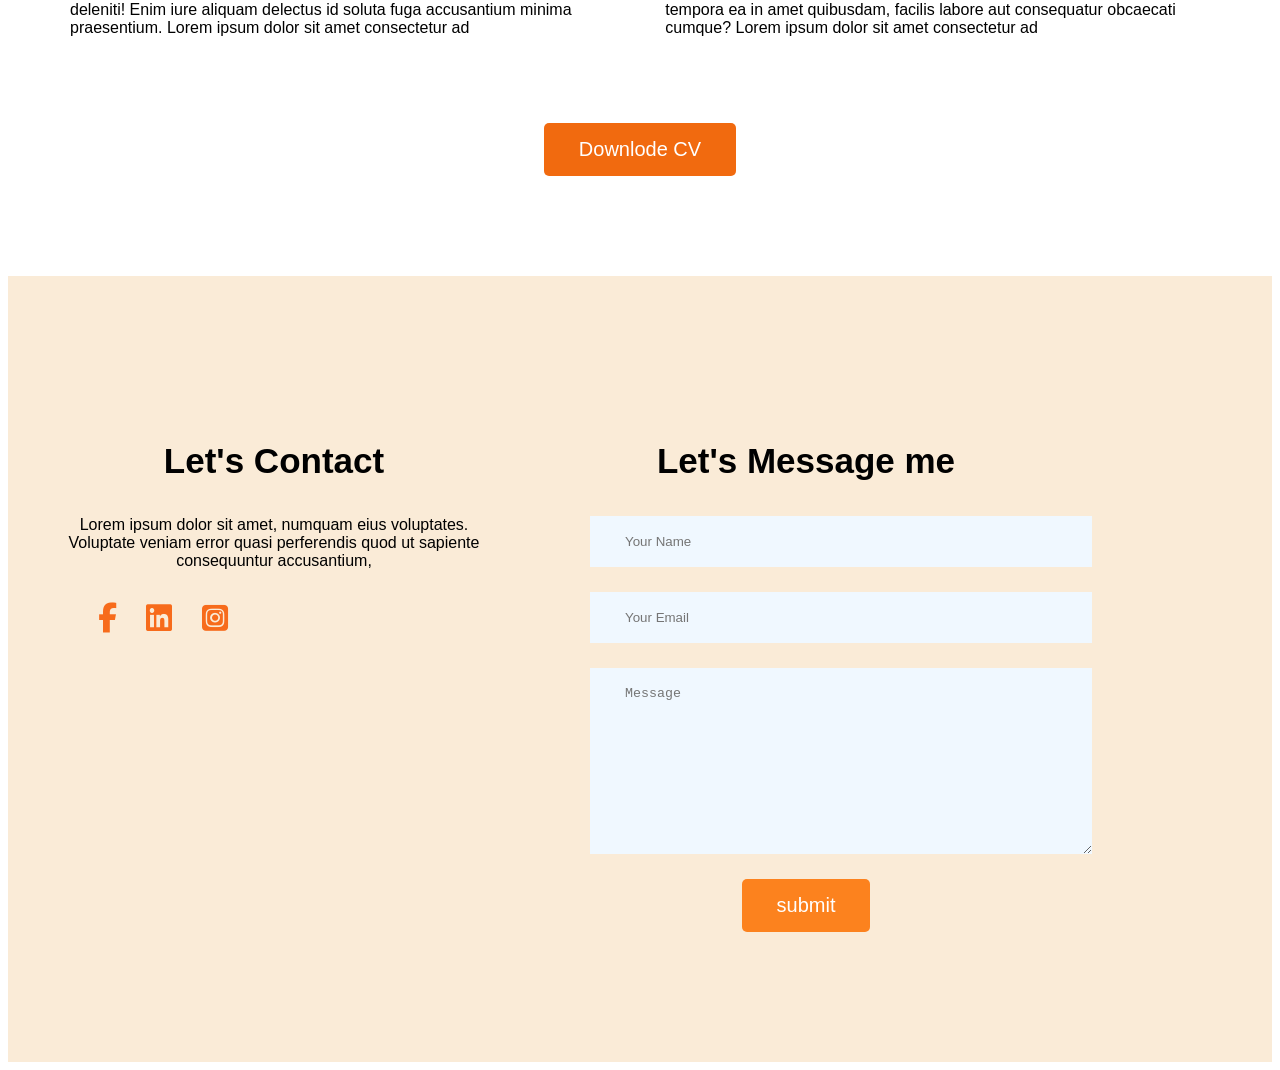
==== commit d30c5d40: "amar portfolieo" ====
--- a/indox.html
+++ b/indox.html
@@ -332,10 +332,10 @@
 
 
     <div class="footer-colum">
-        <h3 class="section-title">Let's Conyact</h3>
+        <h3 class="section-title">Let's Contact</h3>
         <p class="section-description">Lorem ipsum dolor sit amet, 
-            consectetur adipisicing elit. Quaerat quos est explicabo ex corporis numquam eius voluptates. Voluptate veniam error quasi perferendis
-             quod ut sapiente consequuntur accusantium, vitae sequi tempore?</p>
+             numquam eius voluptates. Voluptate veniam error quasi perferendis
+             quod ut sapiente consequuntur accusantium,</p>
              <div class="sociel-links">
                 <ul>
                     <li><a href="#"><i class="fa-brands fa-facebook-f"></i></a></li>
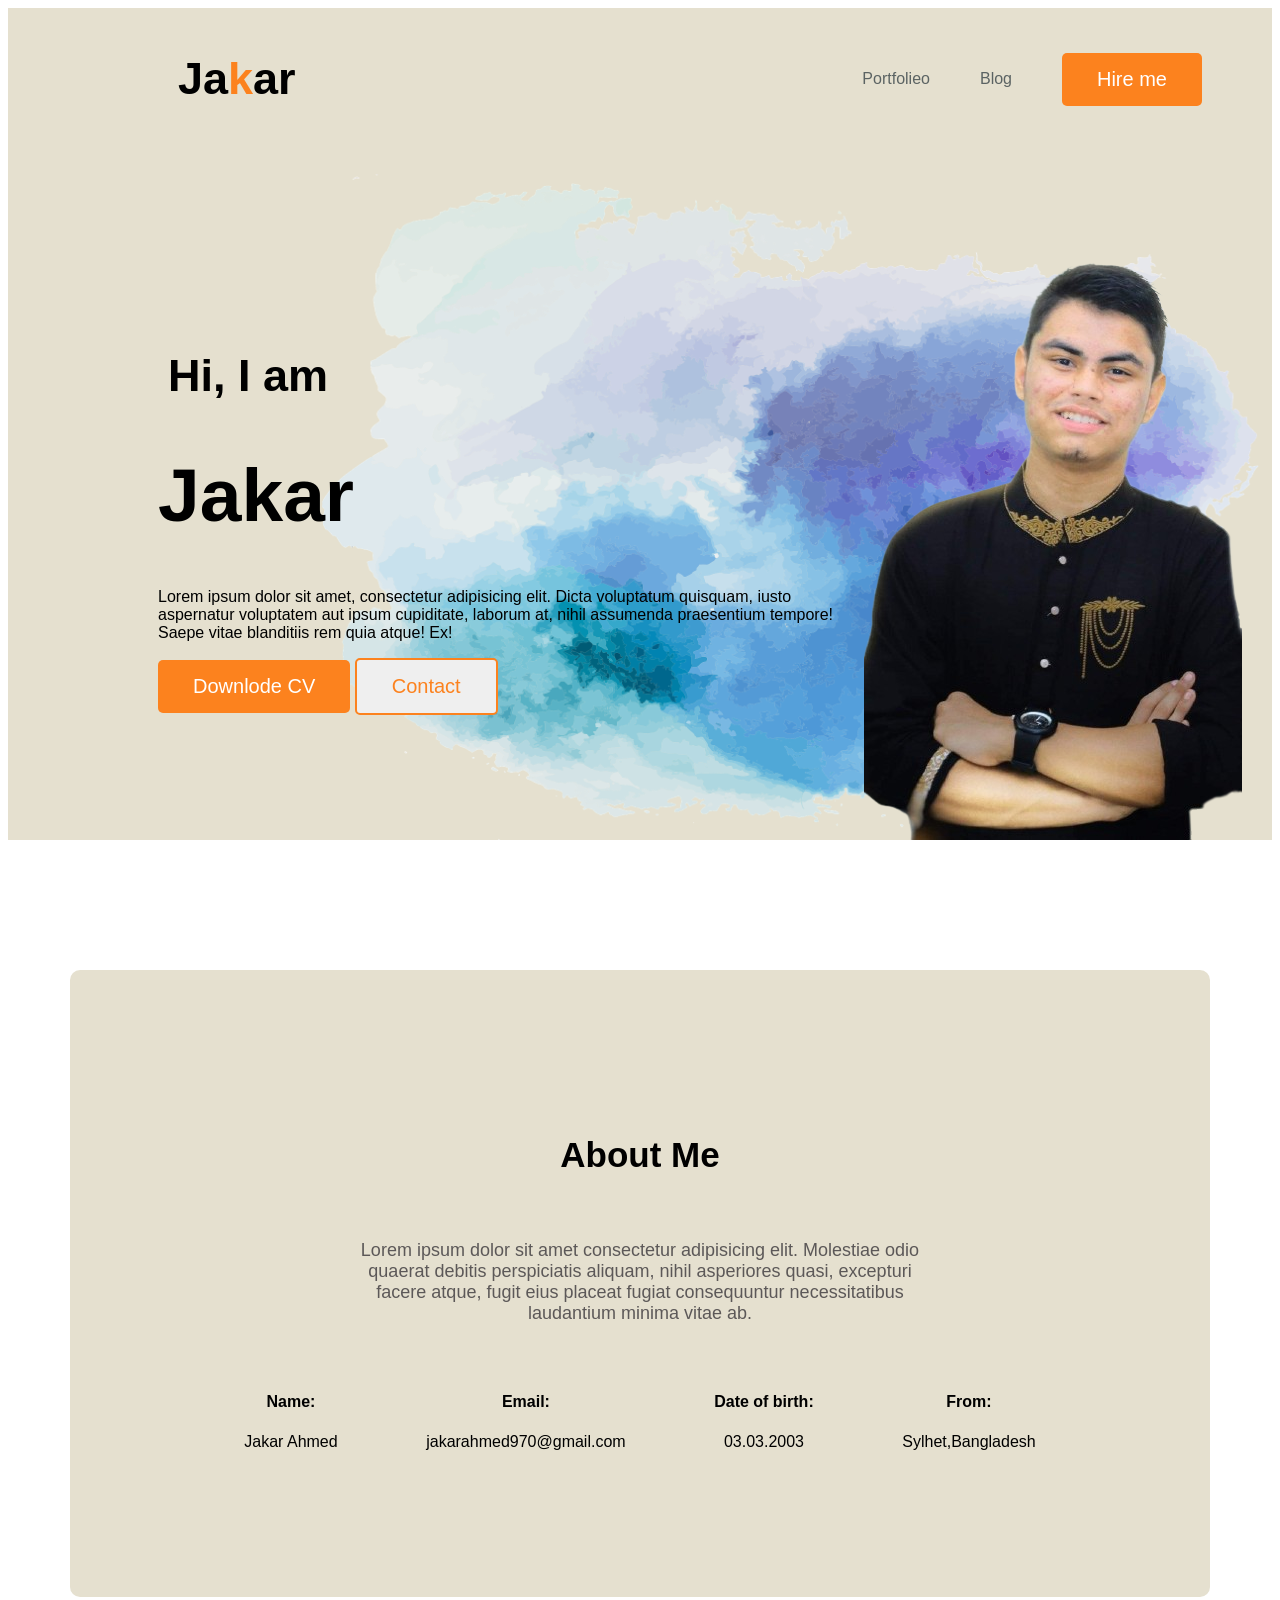
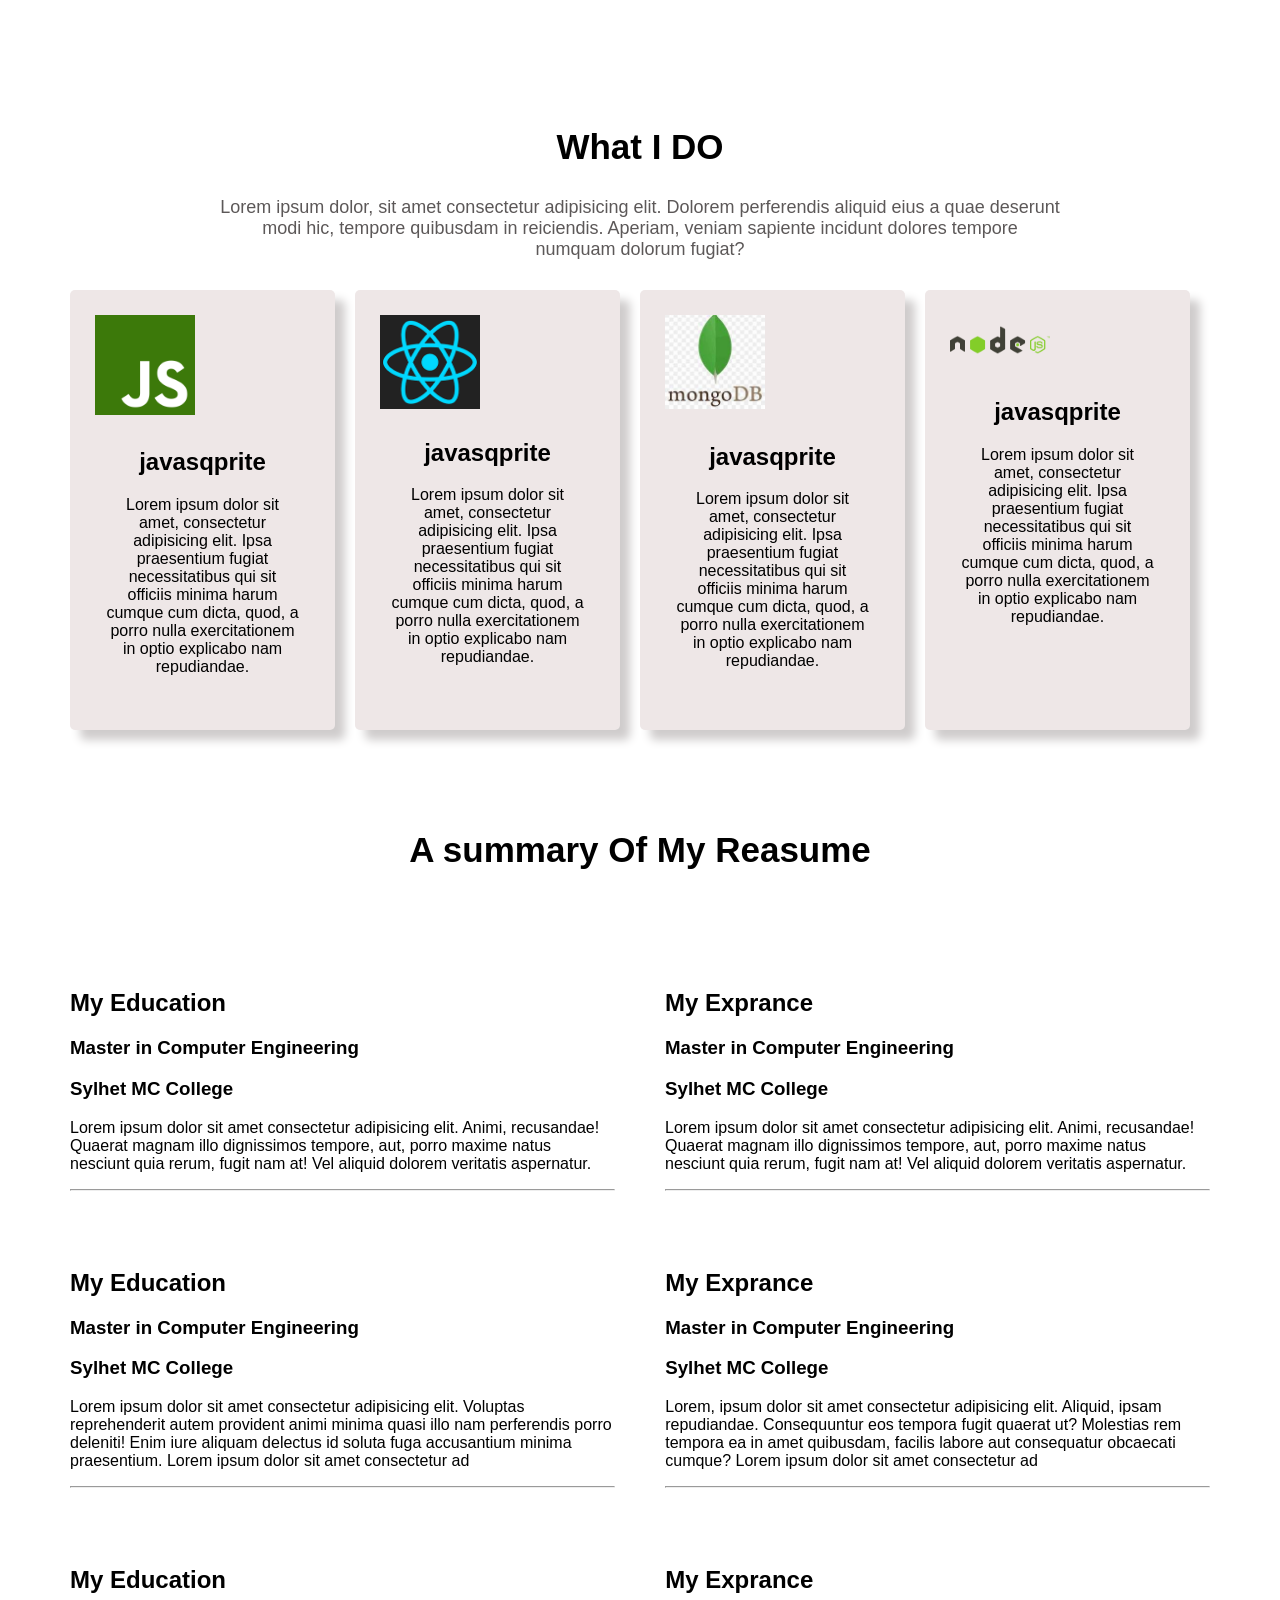
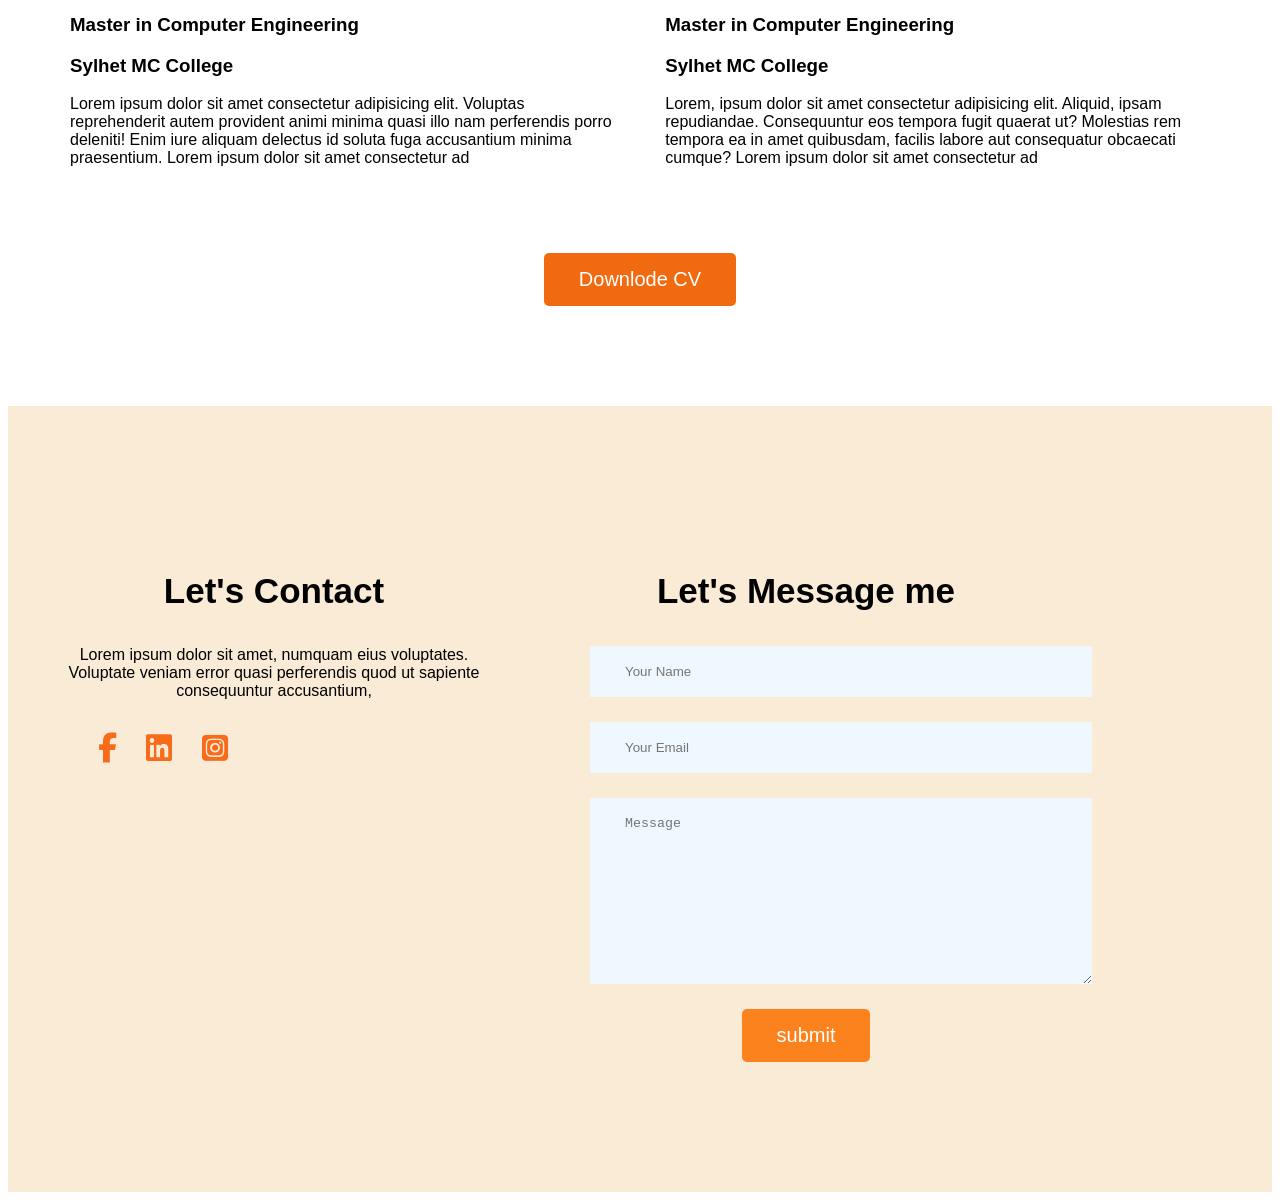
==== commit b626881c: "amar portfolieo" ====
--- a/indox.html
+++ b/indox.html
@@ -124,7 +124,7 @@
 </section>
 
 <section>
-    <h3 class="section-title">A summary Of My Reasume</h3>
+    <h3 class="section-tle">A summary Of My Reasume</h3>
     <div class="resume-container">
         <div class="resume-colume">
             <h2 class="resume-colume-title">
--- a/style.css
+++ b/style.css
@@ -11,6 +11,7 @@
     color:black;
     font-size: 45px;
     font-weight: 800px;
+    padding-left:150px ;
 
 }
 .sp{
@@ -93,7 +94,18 @@
     font-size: 35px;
       font-weight: 700;
   
-}
+  
+}
+
+.section-tle{
+    margin: 100px 50px;
+    color: black;
+    text-align: center;
+    font-size: 35px;
+      font-weight: 700;
+      margin: 100px 50px;
+}
+
 .prag{
     color:rgb(92, 88, 88);
 
@@ -213,7 +225,7 @@
    
    
    
-text-align: center; 
+
 background-color: rgb(241, 106, 15);
 
 display: flex;
@@ -266,6 +278,7 @@
     display: flex;
 }
 .sociel-links ul li{
+    text-align: center;
     list-style: none;
     margin: auto;
     justify-content: center;
@@ -273,7 +286,18 @@
 }
 .sociel-links ul li a{
     font-size: 30px;
+    justify-content: space-between;
     margin-right: 25px;
     text-decoration: none;
     color: rgb(247, 107, 27);
 }
+
+
+
+
+
+
+
+
+
+
